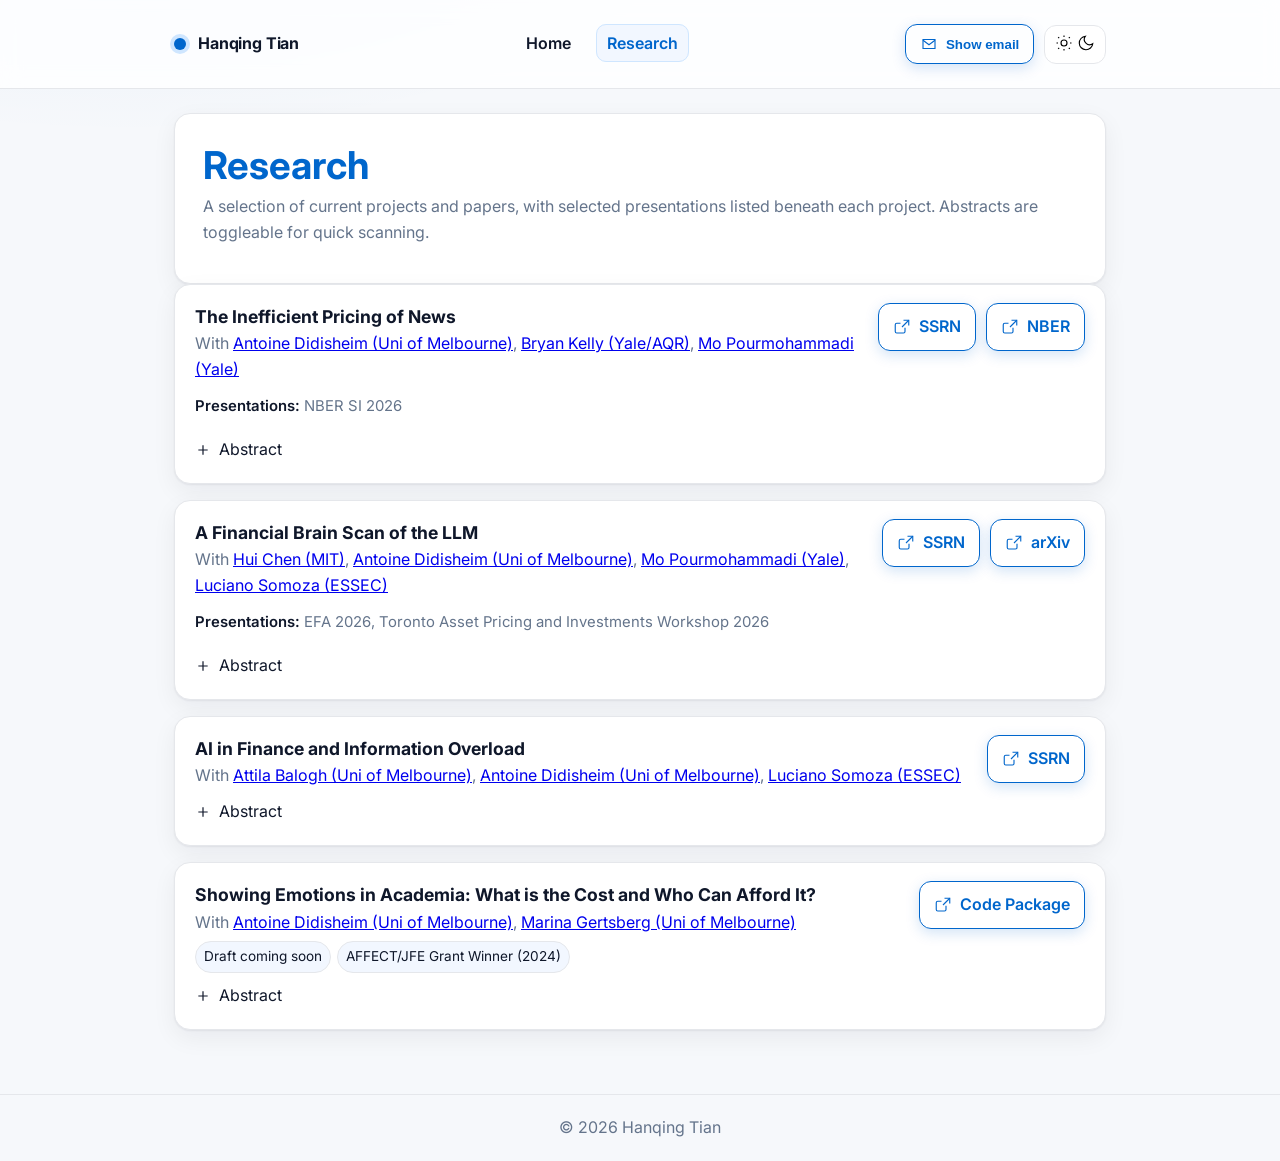
==== research.html @ 38091161 "Update presentation display format in research.html Refactored presentation section to use a paragra" ====
<!DOCTYPE html>
<html lang="en" data-theme="auto">
<head>
  <meta charset="UTF-8" />
  <meta name="viewport" content="width=device-width, initial-scale=1" />
  <title>Hanqing Tian — Research</title>
  <meta name="description" content="Working papers and research by Hanqing Tian, Finance PhD at the University of Melbourne." />
  <meta name="color-scheme" content="light dark" />
  <!-- Open Graph -->
  <meta property="og:title" content="Hanqing Tian — Research" />
  <meta property="og:description" content="Working papers and research by Hanqing Tian, Finance PhD at the University of Melbourne." />
  <meta property="og:type" content="website" />
  <meta property="og:image" content="photo.png" />
  <!-- Fonts -->
  <link rel="preconnect" href="https://fonts.googleapis.com" crossorigin>
  <link href="https://fonts.googleapis.com/css2?family=Inter:wght@400;500;600;700&display=swap" rel="stylesheet">
  <style>
    /* ===== Design Tokens (match Home) ===== */
    :root {
      --brand: #0066cc;
      --brand-contrast: #ffffff;
      --bg: #f6f8fb;
      --surface: #ffffff;
      --text: #0f172a;
      --muted-1: #64748b;
      --muted-2: #e5e7eb;
      --ring: #cfe6ff;
      --chip-bg: #f2f7ff;
      --shadow: 0 1px 2px rgba(15, 23, 42, 0.06), 0 8px 24px rgba(15, 23, 42, 0.06);
      --radius: 16px;
    }
    @media (prefers-color-scheme: dark) {
      :root {
        --bg: #0b121b;
        --surface: #101826;
        --text: #e5e7eb;
        --muted-1: #a8b2c1;
        --muted-2: #233043;
        --ring: #1e3a5f;
        --chip-bg: #0f1b2c;
        --shadow: 0 1px 2px rgba(0, 0, 0, 0.5), 0 8px 24px rgba(0, 0, 0, 0.35);
      }
      a { color: #7ab3ff; }
    }
    [data-theme="light"] { color-scheme: light; }
    [data-theme="dark"] { color-scheme: dark; }

    /* ===== Global ===== */
    * { box-sizing: border-box; }
    html { scroll-behavior: smooth; }
    body {
      margin: 0;
      font-family: Inter, system-ui, -apple-system, Segoe UI, Roboto, Arial, "Apple Color Emoji", "Segoe UI Emoji";
      line-height: 1.6;
      color: var(--text);
      background: radial-gradient(1200px 500px at 10% -10%, rgba(0,102,204,0.07), transparent 50%),
                  radial-gradient(1200px 500px at 90% -20%, rgba(0,102,204,0.06), transparent 50%),
                  var(--bg);
    }
    .container { max-width: 980px; margin: 0 auto; padding: clamp(16px, 2.5vw, 24px); }
    .card {
      background: var(--surface);
      border: 1px solid var(--muted-2);
      border-radius: var(--radius);
      box-shadow: var(--shadow);
    }

    /* Skip link */
    .skip-link { position: absolute; left: -999px; top: auto; width: 1px; height: 1px; overflow: hidden; }
    .skip-link:focus { left: 16px; top: 16px; width: auto; height: auto; padding: 10px 14px; background: var(--surface); border: 2px solid var(--brand); border-radius: 10px; z-index: 9999; }

    /* Header/Nav (match Home) */
    header { position: sticky; top: 0; z-index: 50; backdrop-filter: saturate(180%) blur(10px); background: color-mix(in srgb, var(--surface) 82%, transparent); border-bottom: 1px solid var(--muted-2); }
    .topbar { display: flex; align-items: center; justify-content: space-between; gap: 12px; }
    .brand { display: flex; align-items: center; gap: 12px; font-weight: 700; letter-spacing: -0.01em; }
    .brand .dot { width: 12px; height: 12px; border-radius: 999px; background: var(--brand); box-shadow: 0 0 0 4px var(--ring); }
    nav ul { display: flex; gap: 14px; list-style: none; padding: 0; margin: 0; align-items: center; }
    nav a { text-decoration: none; font-weight: 600; padding: 8px 10px; border-radius: 10px; color: var(--text); border: 1px solid transparent; transition: border-color .2s, background .2s, color .2s; }
    nav a:hover { border-color: var(--muted-2); }
    nav a[aria-current="page"] { color: var(--brand); background: var(--chip-bg); border-color: var(--ring); }
    .actions { display: flex; gap: 10px; align-items: center; }
    .btn { display: inline-flex; align-items: center; gap: 8px; padding: 10px 14px; border-radius: 12px; text-decoration: none; font-weight: 600; border: 1px solid var(--brand); background: var(--brand); color: var(--brand-contrast); box-shadow: 0 4px 14px rgba(0,102,204,.18); transition: transform .12s ease, box-shadow .12s ease; }
    .btn:hover { transform: translateY(-1px); box-shadow: 0 8px 22px rgba(0,102,204,.22); }
    .btn.secondary { background: transparent; color: var(--brand); }
    .theme-toggle { border: 1px solid var(--muted-2); background: var(--surface); border-radius: 12px; padding: 8px 10px; cursor: pointer; }

    /* Headings */
    h1 { font-size: clamp(1.8rem, 2vw + 1rem, 2.4rem); line-height: 1.2; color: var(--brand); margin: 0 0 6px; }
    h2 { font-size: clamp(1.25rem, 1vw + .9rem, 1.6rem); color: var(--brand); margin: 28px 0 12px; }
    h3 { margin: 0; font-size: 1.1rem; }
    p { margin: 0 0 10px; }
    .muted { color: var(--muted-1); }

    /* Filters/legend */
    .legend { display: flex; flex-wrap: wrap; gap: 8px; margin-top: 10px; align-items: center; }
    .pill { padding: 6px 10px; border-radius: 999px; background: var(--chip-bg); border: 1px solid var(--muted-2); font-weight: 500; }

    /* Paper list */
    .papers { display: grid; gap: 16px; }
    .paper { padding: 18px 20px; }
    .paper header { display: grid; grid-template-columns: 1fr auto; gap: 12px; align-items: start; background: none; border: none; backdrop-filter: none; position: static; }
    .paper-title a { color: var(--text); text-decoration: none; border-bottom: 2px solid transparent; }
    .paper-title a:hover { border-color: var(--brand); }
    .meta { display: flex; flex-direction: column; align-items: flex-start; gap: 6px; }
    .meta .coauthors { color: var(--muted-1); }
    .badges { display: flex; flex-wrap: wrap; gap: 6px; }
    .badge { font-size: .85rem; padding: 4px 8px; border-radius: 999px; background: var(--chip-bg); border: 1px solid var(--muted-2); }
    .presentation-line {
      margin-top: 6px;
      color: var(--muted-1);
      font-size: .93rem;
      line-height: 1.5;
    }
    .presentation-line strong {
      color: var(--text);
      font-weight: 600;
    }
    .links { display: flex; gap: 10px; }
    .abstract { margin-top: 10px; }
    details { margin-top: 8px; }
    details > summary { cursor: pointer; list-style: none; }
    details > summary::-webkit-details-marker { display: none; }
    .summary-line { display: inline-flex; align-items: center; gap: 8px; }
    .summary-line svg { flex: none; }

    @media (max-width: 720px) {
      .paper header { grid-template-columns: 1fr; }
      .links { flex-wrap: wrap; }
    }

    footer { text-align: center; color: var(--muted-1); padding: 20px; border-top: 1px solid var(--muted-2); margin-top: 40px; }
      
    /* Manual theme overrides when user picks a mode */
    html[data-theme="dark"] {
      --bg: #0b121b;
      --surface: #101826;
      --text: #e5e7eb;
      --muted-1: #a8b2c1;
      --muted-2: #233043;
      --ring: #1e3a5f;
      --chip-bg: #0f1b2c;
      --shadow: 0 1px 2px rgba(0, 0, 0, 0.5), 0 8px 24px rgba(0, 0, 0, 0.35);
    }
    html[data-theme="dark"] a { color: #7ab3ff; }

    html[data-theme="light"] {
      --bg: #f6f8fb;
      --surface: #ffffff;
      --text: #0f172a;
      --muted-1: #64748b;
      --muted-2: #e5e7eb;
      --ring: #cfe6ff;
      --chip-bg: #f2f7ff;
      --shadow: 0 1px 2px rgba(15, 23, 42, 0.06), 0 8px 24px rgba(15, 23, 42, 0.06);
    }
  </style>
</head>
<body>
  <a class="skip-link" href="#main">Skip to content</a>

  <header>
    <div class="container topbar">
      <div class="brand">
        <span class="dot" aria-hidden="true"></span>
        <span>Hanqing Tian</span>
      </div>
      <nav aria-label="Primary">
        <ul>
          <li><a href="index.html">Home</a></li>
          <li><a href="research.html" aria-current="page">Research</a></li>
        </ul>
      </nav>
      <div class="actions">
        <button class="btn secondary" type="button"
                id="revealEmailBtn"
                aria-controls="emailReveal"
                aria-expanded="false"
                title="Show email" aria-label="Show email">
          <!-- Mail icon -->
          <svg width="18" height="18" viewBox="0 0 24 24" fill="none" aria-hidden="true">
            <path d="M4 6h16v12H4z" stroke="currentColor" stroke-width="1.5"/>
            <path d="m4 7 8 6 8-6" stroke="currentColor" stroke-width="1.5" fill="none"/>
          </svg>
          <span class="btn-label">Show email</span>
        </button>
        
        <!-- Where the obfuscated email appears -->
        <span id="emailReveal" class="pill" hidden aria-live="polite" style="margin-left:8px;"></span>
        
        <!-- Fallback if JS is disabled -->
        <noscript>hanqingt [at] student [dot] unimelb [dot] edu [dot] au</noscript>
        
        <script>
          document.addEventListener('DOMContentLoaded', function () {
            const btn   = document.getElementById('revealEmailBtn');
            const slot  = document.getElementById('emailReveal');
            const label = btn?.querySelector('.btn-label');
            if (!btn || !slot || !label) return;
        
            // Build address without '@' or '.' in the HTML
            const user  = 'han' + 'qing' + 't';
            const parts = ['student', 'unimelb', 'edu', 'au'];
            const obfus = `${user} [at] ${parts.join(' [dot] ')}`;
        
            btn.addEventListener('click', () => {
              const willShow = slot.hidden; // toggle
              if (willShow) {
                slot.textContent = obfus;
                slot.hidden = false;
                label.textContent = 'Hide email';
                btn.setAttribute('aria-expanded', 'true');
              } else {
                slot.hidden = true;
                slot.textContent = '';
                label.textContent = 'Show email';
                btn.setAttribute('aria-expanded', 'false');
              }
            });
          });
        </script>
        
        <button class="theme-toggle" id="themeToggle" aria-label="Toggle theme" title="Toggle light/dark">
          <svg id="iconSun" width="18" height="18" viewBox="0 0 24 24" fill="none" aria-hidden="true"><circle cx="12" cy="12" r="4" stroke="currentColor" stroke-width="1.5"/><path d="M12 2v2M12 20v2M2 12h2M20 12h2M4.2 4.2 5.6 5.6M18.4 18.4l1.4 1.4M18.4 5.6l1.4-1.4M4.2 19.8l1.4-1.4" stroke="currentColor" stroke-width="1.5"/></svg>
          <svg id="iconMoon" width="18" height="18" viewBox="0 0 24 24" fill="none" aria-hidden="true" hidden><path d="M21 12.79A9 9 0 1 1 11.21 3a7 7 0 0 0 9.79 9.79z" stroke="currentColor" stroke-width="1.5"/></svg>
        </button>
      </div>
    </div>
  </header>

  <main id="main" class="container">
    <section class="card" style="padding: clamp(16px, 2.5vw, 28px);">
      <h1>Research</h1>
      <p class="muted">A selection of current projects and papers, with selected presentations listed beneath each project. Abstracts are toggleable for quick scanning.</p>
    </section>

    <section class="papers">
      <!-- Paper 1 -->
      <article class="paper card" id="news-shocks" itemscope itemtype="https://schema.org/ScholarlyArticle">
        <header>
          <div>
            <h3 class="paper-title" itemprop="name">
              <a href="https://papers.ssrn.com/sol3/papers.cfm?abstract_id=6540399" target="_blank" rel="noopener" itemprop="url">The Inefficient Pricing of News</a>
            </h3>
            <div class="meta">
              <span class="coauthors" itemprop="author">With <a href="https://www.antoinedidisheim.com/" target="_blank" rel="noopener">Antoine Didisheim (Uni of Melbourne)</a>, <a href="https://www.bryankellyacademic.org/" target="_blank" rel="noopener">Bryan Kelly (Yale/AQR)</a>, <a href="https://mopourmohammadi.com/index.html" target="_blank" rel="noopener">Mo Pourmohammadi (Yale)</a></span>
              <p class="presentation-line"><strong>Presentations:</strong> NBER SI 2026</p>
            </div>
          </div>
          <div class="links">
            <a class="btn secondary" href="https://papers.ssrn.com/sol3/papers.cfm?abstract_id=6540399" target="_blank" rel="noopener" aria-label="Open on SSRN">
              <svg width="18" height="18" viewBox="0 0 24 24" fill="none" aria-hidden="true"><path d="M14 3h7v7" stroke="currentColor" stroke-width="1.5"/><path d="M21 3 12 12" stroke="currentColor" stroke-width="1.5"/><path d="M10 7H5a2 2 0 0 0-2 2v9a2 2 0 0 0 2 2h9a2 2 0 0 0 2-2v-5" stroke="currentColor" stroke-width="1.5"/></svg>
              SSRN
            </a>
            <a class="btn secondary" href="https://www.nber.org/papers/w35093" target="_blank" rel="noopener" aria-label="Open on NBER">
              <svg width="18" height="18" viewBox="0 0 24 24" fill="none" aria-hidden="true"><path d="M14 3h7v7" stroke="currentColor" stroke-width="1.5"/><path d="M21 3 12 12" stroke="currentColor" stroke-width="1.5"/><path d="M10 7H5a2 2 0 0 0-2 2v9a2 2 0 0 0 2 2h9a2 2 0 0 0 2-2v-5" stroke="currentColor" stroke-width="1.5"/></svg>
              NBER
            </a>
          </div>
        </header>
        <details class="abstract" itemprop="abstract">
          <summary>
            <span class="summary-line">
              <svg width="16" height="16" viewBox="0 0 24 24" fill="none" aria-hidden="true"><path d="M12 5v14M5 12h14" stroke="currentColor" stroke-width="1.8"/></svg>
              Abstract
            </span>
          </summary>
          <p>
            The stock market fails to efficiently process information in news text (Chen et al., 2026). But news itself is highly predictable by prevailing stock characteristics, which complicates inferences about market efficiency. After purging news of its predictable content, the resulting “news shocks” more than double the monthly return predictive power of raw news, and they continue to significantly predict returns up to 18 months ahead. The magnitude and longevity of the news shock anomaly is larger than every anomaly in the Jensen et al. (2022) universe. The news shock anomaly derives from negative-tone and quantitative topics to which investors underreact and from high-attention and ambiguous topics to which investors overreact.
          </p>
        </details>
      </article>
        
      <!-- Paper 2 -->
      <article class="paper card" id="brain-scan-llm" itemscope itemtype="https://schema.org/ScholarlyArticle">
        <header>
          <div>
            <h3 class="paper-title" itemprop="name">
              <a href="https://papers.ssrn.com/sol3/papers.cfm?abstract_id=5412277" target="_blank" rel="noopener" itemprop="url">A Financial Brain Scan of the LLM</a>
            </h3>
            <div class="meta">
              <span class="coauthors" itemprop="author">With <a href="https://mitsloan.mit.edu/faculty/directory/hui-chen" target="_blank" rel="noopener">Hui Chen (MIT)</a>, <a href="https://www.antoinedidisheim.com/" target="_blank" rel="noopener">Antoine Didisheim (Uni of Melbourne)</a>, <a href="https://mopourmohammadi.com/index.html" target="_blank" rel="noopener">Mo Pourmohammadi (Yale)</a>, <a href="https://www.lucianosomoza.com/" target="_blank" rel="noopener">Luciano Somoza (ESSEC)</a></span>
              <p class="presentation-line"><strong>Presentations:</strong> EFA 2026, Toronto Asset Pricing and Investments Workshop 2026</p>
            </div>
          </div>
          <div class="links">
            <a class="btn secondary" href="https://papers.ssrn.com/sol3/papers.cfm?abstract_id=5412277" target="_blank" rel="noopener" aria-label="Open on SSRN">
              <svg width="18" height="18" viewBox="0 0 24 24" fill="none" aria-hidden="true"><path d="M14 3h7v7" stroke="currentColor" stroke-width="1.5"/><path d="M21 3 12 12" stroke="currentColor" stroke-width="1.5"/><path d="M10 7H5a2 2 0 0 0-2 2v9a2 2 0 0 0 2 2h9a2 2 0 0 0 2-2v-5" stroke="currentColor" stroke-width="1.5"/></svg>
              SSRN
            </a>
            <a class="btn secondary" href="https://arxiv.org/abs/2508.21285" target="_blank" rel="noopener" aria-label="Open on arXiv">
              <svg width="18" height="18" viewBox="0 0 24 24" fill="none" aria-hidden="true"><path d="M14 3h7v7" stroke="currentColor" stroke-width="1.5"/><path d="M21 3 12 12" stroke="currentColor" stroke-width="1.5"/><path d="M10 7H5a2 2 0 0 0-2 2v9a2 2 0 0 0 2 2h9a2 2 0 0 0 2-2v-5" stroke="currentColor" stroke-width="1.5"/></svg>
              arXiv
            </a>
          </div>
        </header>
        <details class="abstract" itemprop="abstract">
          <summary>
            <span class="summary-line">
              <svg width="16" height="16" viewBox="0 0 24 24" fill="none" aria-hidden="true"><path d="M12 5v14M5 12h14" stroke="currentColor" stroke-width="1.8"/></svg>
              Abstract
            </span>
          </summary>
          <p>
            Emerging techniques in computer science make it possible to "brain scan" large language models (LLMs), identify the plain‑English concepts that guide their reasoning, and steer them while holding other factors constant. We show that this approach can map LLM‑generated economic forecasts to concepts such as sentiment, technical analysis, and timing, and compute their relative importance without reducing performance. We also show that models can be steered to be more or less risk‑averse, optimistic, or pessimistic, enabling researchers to correct or simulate biases. The method is transparent, lightweight, and replicable for empirical research in the social sciences.
          </p>
        </details>
      </article>

      <!-- Paper 3 -->
      <article class="paper card" id="ai-finance-overload" itemscope itemtype="https://schema.org/ScholarlyArticle">
        <header>
          <div>
            <h3 class="paper-title" itemprop="name">
              <a href="https://papers.ssrn.com/sol3/papers.cfm?abstract_id=5163754" target="_blank" rel="noopener" itemprop="url">AI in Finance and Information Overload</a>
            </h3>
            <div class="meta">
              <span class="coauthors" itemprop="author">With <a href="https://www.balogh.net/home" target="_blank" rel="noopener">Attila Balogh (Uni of Melbourne)</a>, <a href="https://www.antoinedidisheim.com/" target="_blank" rel="noopener">Antoine Didisheim (Uni of Melbourne)</a>, <a href="https://www.lucianosomoza.com/" target="_blank" rel="noopener">Luciano Somoza (ESSEC)</a></span>
            </div>
          </div>
          <div class="links">
            <a class="btn secondary" href="https://papers.ssrn.com/sol3/papers.cfm?abstract_id=5163754" target="_blank" rel="noopener" aria-label="Open on SSRN">
              <svg width="18" height="18" viewBox="0 0 24 24" fill="none" aria-hidden="true"><path d="M14 3h7v7" stroke="currentColor" stroke-width="1.5"/><path d="M21 3 12 12" stroke="currentColor" stroke-width="1.5"/><path d="M10 7H5a2 2 0 0 0-2 2v9a2 2 0 0 0 2 2h9a2 2 0 0 0 2-2v-5" stroke="currentColor" stroke-width="1.5"/></svg>
              SSRN
            </a>
          </div>
        </header>
        <details class="abstract" itemprop="abstract">
          <summary>
            <span class="summary-line">
              <svg width="16" height="16" viewBox="0 0 24 24" fill="none" aria-hidden="true"><path d="M12 5v14M5 12h14" stroke="currentColor" stroke-width="1.8"/></svg>
              Abstract
            </span>
          </summary>
          <p>
            Artificial intelligence is reshaping financial markets, yet the limits to its rationality remain underexplored. This paper documents information overload in Large Language Models applied to financial analysis. Using earnings forecasts from corporate calls and market reaction predictions from news, we show that predictive accuracy follows an inverted U‑shaped pattern, where excessive context degrades performance. Larger LLMs mitigate this effect, increasing the optimal context length. Our findings underscore a fundamental limitation of AI‑driven finance: more data is not always better, necessitating empirical tuning to determine the right amount of context for each task.
          </p>
        </details>
      </article>

      <!-- Paper 4 -->
      <article class="paper card" id="emotions-academia" itemscope itemtype="https://schema.org/ScholarlyArticle">
        <header>
          <div>
            <h3 class="paper-title" itemprop="name">Showing Emotions in Academia: What is the Cost and Who Can Afford It?</h3>
            <div class="meta">
              <span class="coauthors" itemprop="author">With <a href="https://www.antoinedidisheim.com/" target="_blank" rel="noopener">Antoine Didisheim (Uni of Melbourne)</a>, <a href="https://sites.google.com/view/marinagertsberg" target="_blank" rel="noopener">Marina Gertsberg (Uni of Melbourne)</a></span>
              <span class="badges">
                <span class="badge" aria-label="status">Draft coming soon</span>
                <span class="badge" aria-label="award">AFFECT/JFE Grant Winner (2024)</span>
              </span>
            </div>
          </div>
          <div class="links">
            <a class="btn secondary" href="https://github.com/hanqing-tian/academic_emotion" target="_blank" rel="noopener" aria-label="Code Package">
              <svg width="18" height="18" viewBox="0 0 24 24" fill="none" aria-hidden="true"><path d="M14 3h7v7" stroke="currentColor" stroke-width="1.5"/><path d="M21 3 12 12" stroke="currentColor" stroke-width="1.5"/><path d="M10 7H5a2 2 0 0 0-2 2v9a2 2 0 0 0 2 2h9a2 2 0 0 0 2-2v-5" stroke="currentColor" stroke-width="1.5"/></svg>
              Code Package
            </a>
          </div>
        </header>
        <details class="abstract" itemprop="abstract">
          <summary>
            <span class="summary-line">
              <svg width="16" height="16" viewBox="0 0 24 24" fill="none" aria-hidden="true"><path d="M12 5v14M5 12h14" stroke="currentColor" stroke-width="1.8"/></svg>
              Abstract
            </span>
          </summary>
          <p>
            Abstract forthcoming.
          </p>
        </details>
      </article>
    </section>
  </main>

  <footer>
    © 2026 Hanqing Tian
  </footer>

  <script>
    // Robust theme toggle with persistence; works even if placed in <head>
    (function() {
      function apply(mode) {
        const root = document.documentElement;
        if (mode === 'auto') {
          root.setAttribute('data-theme', 'auto');
          localStorage.removeItem('theme');
        } else {
          root.setAttribute('data-theme', mode);
          localStorage.setItem('theme', mode);
        }
        refreshIcons();
      }

      function refreshIcons() {
        const root = document.documentElement;
        const iconSun = document.getElementById('iconSun');
        const iconMoon = document.getElementById('iconMoon');
        if (!iconSun || !iconMoon) return;
        const current = root.getAttribute('data-theme') || 'auto';
        const prefersDark = window.matchMedia && window.matchMedia('(prefers-color-scheme: dark)').matches;
        const isDark = current === 'dark' || (current === 'auto' && prefersDark);
        iconSun.hidden = !isDark; // show sun in dark mode (tap to go light)
        iconMoon.hidden = isDark; // show moon in light mode (tap to go dark)
      }

      // Initialize from storage ASAP
      (function initFromStorage() {
        const saved = localStorage.getItem('theme');
        if (saved === 'light' || saved === 'dark') {
          document.documentElement.setAttribute('data-theme', saved);
        } else {
          document.documentElement.setAttribute('data-theme', 'auto');
        }
      })();

      // Attach once DOM is interactive
      document.addEventListener('DOMContentLoaded', function() {
        const btn = document.getElementById('themeToggle');
        if (!btn) return;
        btn.addEventListener('click', function() {
          const root = document.documentElement;
          const current = root.getAttribute('data-theme') || 'auto';
          const next = current === 'dark' ? 'light' : (current === 'light' ? 'auto' : 'dark');
          apply(next);
        });
        refreshIcons();
      });

      // Keep icons in sync if system theme changes while in auto
      try {
        window.matchMedia('(prefers-color-scheme: dark)').addEventListener('change', function() {
          if ((localStorage.getItem('theme') || 'auto') === 'auto') refreshIcons();
        });
      } catch {}
    })();
  </script>

  <!-- Structured data for the list -->
  <script type="application/ld+json">
  {
    "@context": "https://schema.org",
    "@type": "ItemList",
    "itemListElement": [
      {"@type": "ListItem", "position": 1, "item": {"@type": "ScholarlyArticle", "name": "The Inefficient Pricing of News", "url": "https://papers.ssrn.com/sol3/papers.cfm?abstract_id=6540399"}},
      {"@type": "ListItem", "position": 2, "item": {"@type": "ScholarlyArticle", "name": "A Financial Brain Scan of the LLM", "url": "https://papers.ssrn.com/sol3/papers.cfm?abstract_id=5412277"}},
      {"@type": "ListItem", "position": 3, "item": {"@type": "ScholarlyArticle", "name": "AI in Finance and Information Overload", "url": "https://papers.ssrn.com/sol3/papers.cfm?abstract_id=5163754"}},
      {"@type": "ListItem", "position": 4, "item": {"@type": "ScholarlyArticle", "name": "Showing Emotions in Academia: What is the Cost and Who Can Afford It?", "url": "research.html#emotions-academia"}}
    ]
  }
  </script>
</body>
</html>
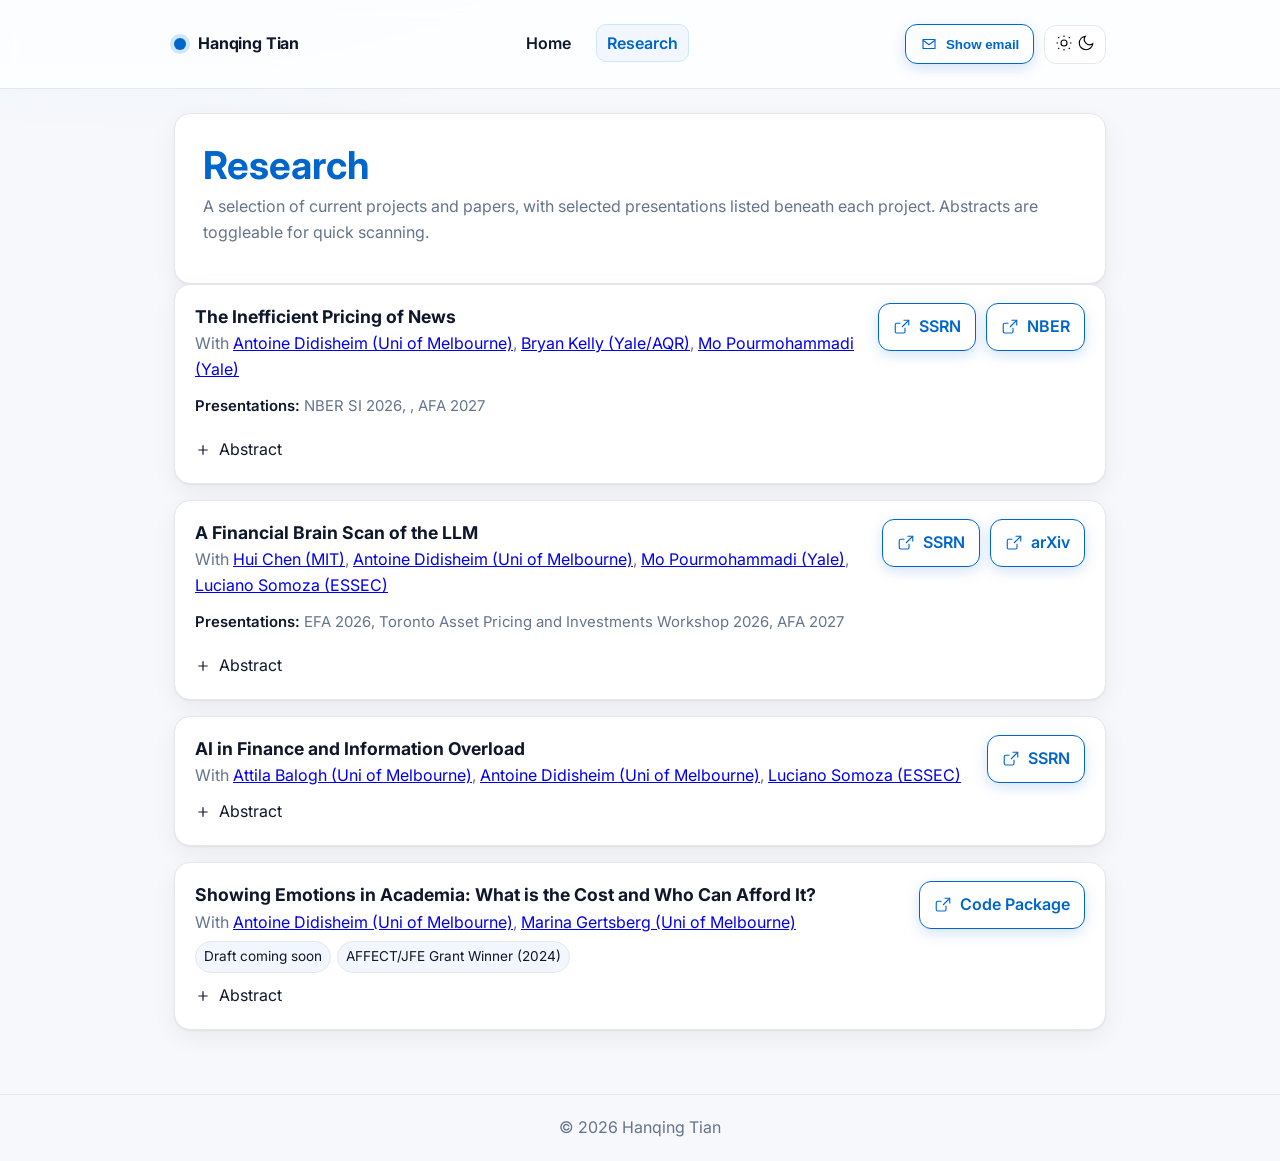
==== commit cad6fa2b: "Add AFA 2027 to presentations for two papers" ====
--- a/research.html
+++ b/research.html
@@ -243,7 +243,7 @@
             </h3>
             <div class="meta">
               <span class="coauthors" itemprop="author">With <a href="https://www.antoinedidisheim.com/" target="_blank" rel="noopener">Antoine Didisheim (Uni of Melbourne)</a>, <a href="https://www.bryankellyacademic.org/" target="_blank" rel="noopener">Bryan Kelly (Yale/AQR)</a>, <a href="https://mopourmohammadi.com/index.html" target="_blank" rel="noopener">Mo Pourmohammadi (Yale)</a></span>
-              <p class="presentation-line"><strong>Presentations:</strong> NBER SI 2026</p>
+              <p class="presentation-line"><strong>Presentations:</strong> NBER SI 2026, , AFA 2027</p>
             </div>
           </div>
           <div class="links">
@@ -279,7 +279,7 @@
             </h3>
             <div class="meta">
               <span class="coauthors" itemprop="author">With <a href="https://mitsloan.mit.edu/faculty/directory/hui-chen" target="_blank" rel="noopener">Hui Chen (MIT)</a>, <a href="https://www.antoinedidisheim.com/" target="_blank" rel="noopener">Antoine Didisheim (Uni of Melbourne)</a>, <a href="https://mopourmohammadi.com/index.html" target="_blank" rel="noopener">Mo Pourmohammadi (Yale)</a>, <a href="https://www.lucianosomoza.com/" target="_blank" rel="noopener">Luciano Somoza (ESSEC)</a></span>
-              <p class="presentation-line"><strong>Presentations:</strong> EFA 2026, Toronto Asset Pricing and Investments Workshop 2026</p>
+              <p class="presentation-line"><strong>Presentations:</strong> EFA 2026, Toronto Asset Pricing and Investments Workshop 2026, AFA 2027</p>
             </div>
           </div>
           <div class="links">
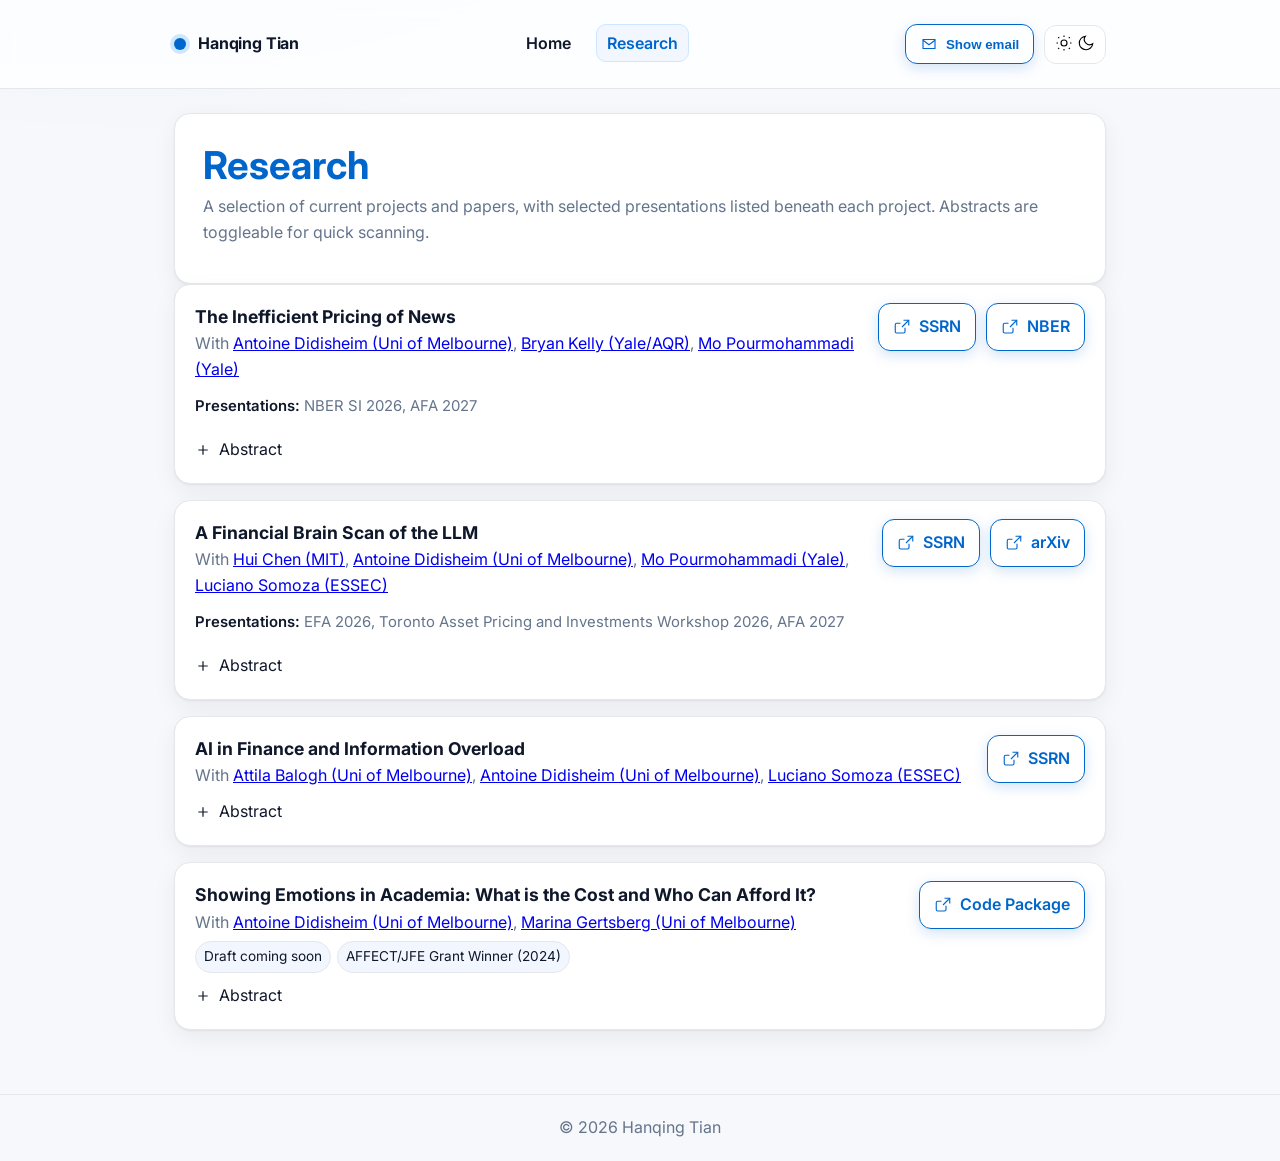
==== commit 4b307e22: "Fix presentation line formatting in research.html" ====
--- a/research.html
+++ b/research.html
@@ -243,7 +243,7 @@
             </h3>
             <div class="meta">
               <span class="coauthors" itemprop="author">With <a href="https://www.antoinedidisheim.com/" target="_blank" rel="noopener">Antoine Didisheim (Uni of Melbourne)</a>, <a href="https://www.bryankellyacademic.org/" target="_blank" rel="noopener">Bryan Kelly (Yale/AQR)</a>, <a href="https://mopourmohammadi.com/index.html" target="_blank" rel="noopener">Mo Pourmohammadi (Yale)</a></span>
-              <p class="presentation-line"><strong>Presentations:</strong> NBER SI 2026, , AFA 2027</p>
+              <p class="presentation-line"><strong>Presentations:</strong> NBER SI 2026, AFA 2027</p>
             </div>
           </div>
           <div class="links">
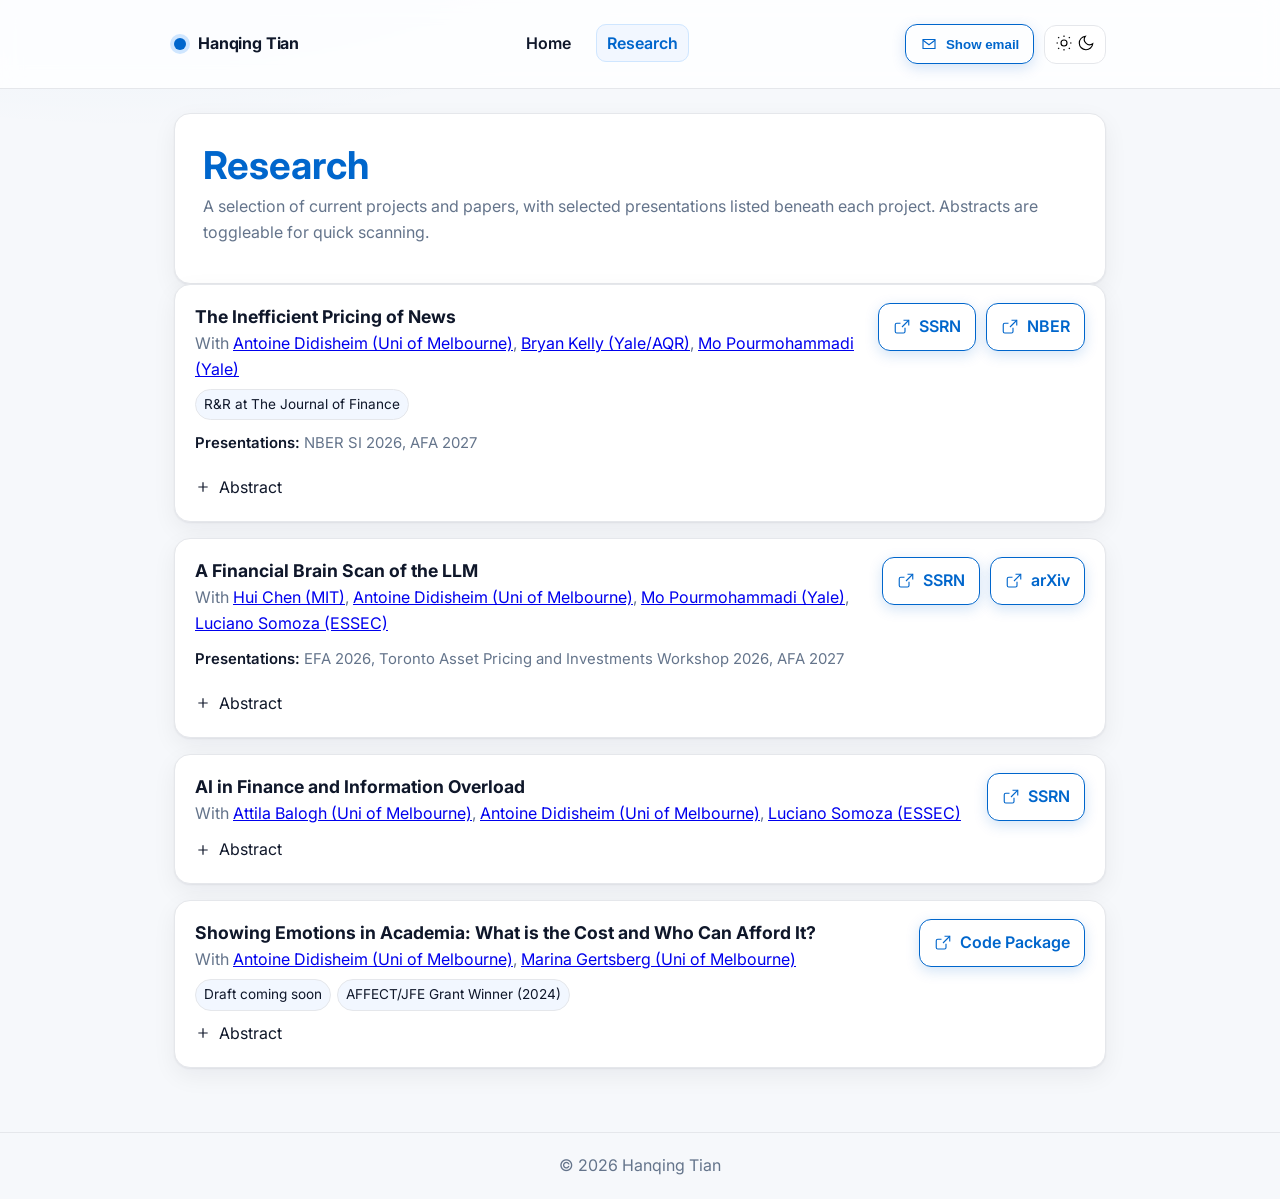
==== commit daa65414: "Revise coauthors and add publication status Updated coauthors section and added publication status b" ====
--- a/research.html
+++ b/research.html
@@ -242,8 +242,22 @@
               <a href="https://papers.ssrn.com/sol3/papers.cfm?abstract_id=6540399" target="_blank" rel="noopener" itemprop="url">The Inefficient Pricing of News</a>
             </h3>
             <div class="meta">
-              <span class="coauthors" itemprop="author">With <a href="https://www.antoinedidisheim.com/" target="_blank" rel="noopener">Antoine Didisheim (Uni of Melbourne)</a>, <a href="https://www.bryankellyacademic.org/" target="_blank" rel="noopener">Bryan Kelly (Yale/AQR)</a>, <a href="https://mopourmohammadi.com/index.html" target="_blank" rel="noopener">Mo Pourmohammadi (Yale)</a></span>
-              <p class="presentation-line"><strong>Presentations:</strong> NBER SI 2026, AFA 2027</p>
+              <span class="coauthors" itemprop="author">
+                With 
+                <a href="https://www.antoinedidisheim.com/" target="_blank" rel="noopener">Antoine Didisheim (Uni of Melbourne)</a>, 
+                <a href="https://www.bryankellyacademic.org/" target="_blank" rel="noopener">Bryan Kelly (Yale/AQR)</a>, 
+                <a href="https://mopourmohammadi.com/index.html" target="_blank" rel="noopener">Mo Pourmohammadi (Yale)</a>
+              </span>
+            
+              <span class="badges">
+                <span class="badge" aria-label="publication status">
+                  R&amp;R at The Journal of Finance
+                </span>
+              </span>
+            
+              <p class="presentation-line">
+                <strong>Presentations:</strong> NBER SI 2026, AFA 2027
+              </p>
             </div>
           </div>
           <div class="links">
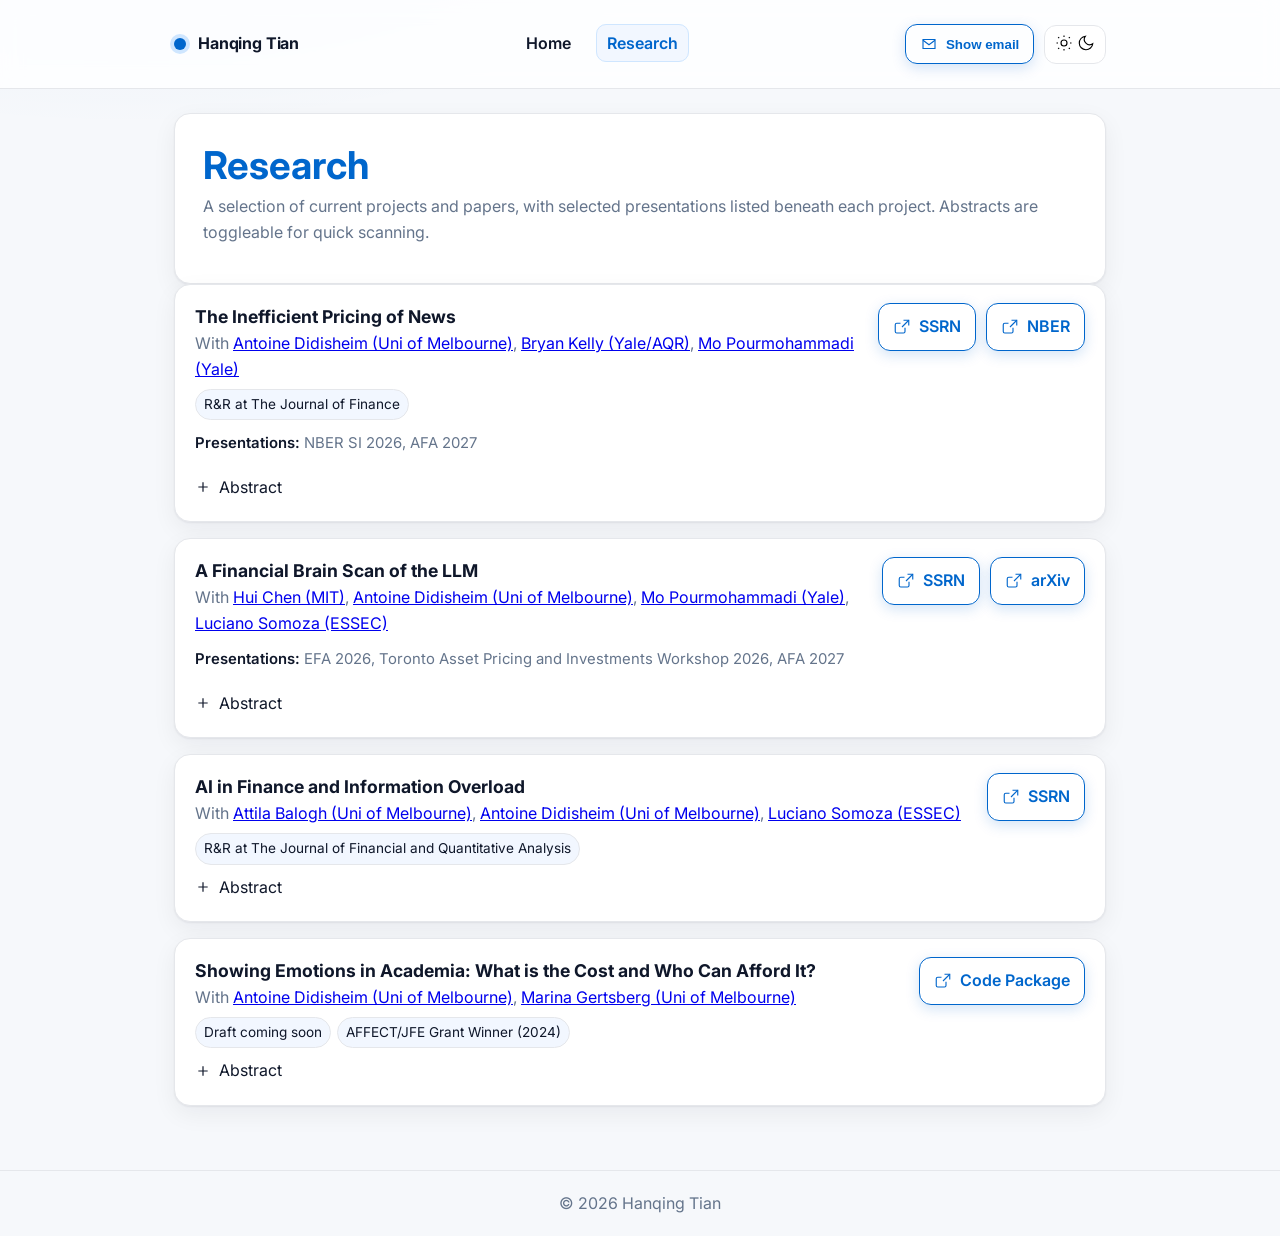
==== commit 70ecc391: "Add publication status badge to research.html Added publication status badge for the paper 'AI in Fi" ====
--- a/research.html
+++ b/research.html
@@ -329,6 +329,11 @@
             </h3>
             <div class="meta">
               <span class="coauthors" itemprop="author">With <a href="https://www.balogh.net/home" target="_blank" rel="noopener">Attila Balogh (Uni of Melbourne)</a>, <a href="https://www.antoinedidisheim.com/" target="_blank" rel="noopener">Antoine Didisheim (Uni of Melbourne)</a>, <a href="https://www.lucianosomoza.com/" target="_blank" rel="noopener">Luciano Somoza (ESSEC)</a></span>
+              <span class="badges">
+                <span class="badge" aria-label="publication status">
+                  R&amp;R at The Journal of Financial and Quantitative Analysis
+                </span>
+              </span>
             </div>
           </div>
           <div class="links">
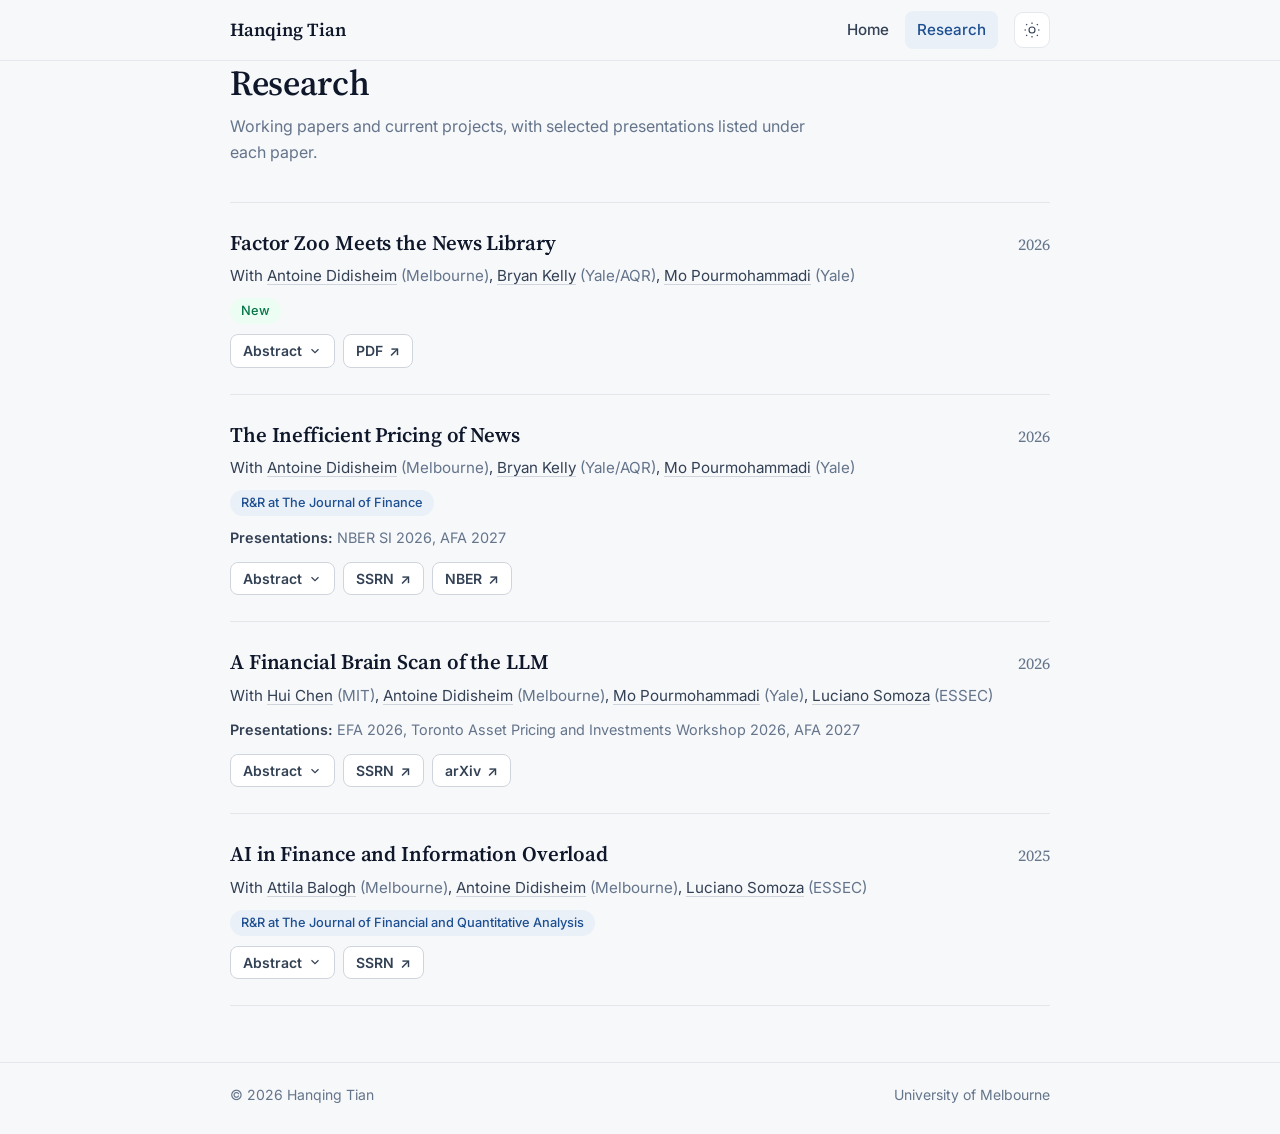
==== commit 18bd3d85: "Redesign site and add "Factor Zoo Meets the News Library" - Move shared styles/scripts into assets/s" ====
--- a/research.html
+++ b/research.html
@@ -3,456 +3,177 @@
 <head>
   <meta charset="UTF-8" />
   <meta name="viewport" content="width=device-width, initial-scale=1" />
-  <title>Hanqing Tian — Research</title>
+  <title>Research — Hanqing Tian</title>
   <meta name="description" content="Working papers and research by Hanqing Tian, Finance PhD at the University of Melbourne." />
   <meta name="color-scheme" content="light dark" />
   <!-- Open Graph -->
-  <meta property="og:title" content="Hanqing Tian — Research" />
+  <meta property="og:title" content="Research — Hanqing Tian" />
   <meta property="og:description" content="Working papers and research by Hanqing Tian, Finance PhD at the University of Melbourne." />
   <meta property="og:type" content="website" />
   <meta property="og:image" content="photo.png" />
   <!-- Fonts -->
-  <link rel="preconnect" href="https://fonts.googleapis.com" crossorigin>
-  <link href="https://fonts.googleapis.com/css2?family=Inter:wght@400;500;600;700&display=swap" rel="stylesheet">
-  <style>
-    /* ===== Design Tokens (match Home) ===== */
-    :root {
-      --brand: #0066cc;
-      --brand-contrast: #ffffff;
-      --bg: #f6f8fb;
-      --surface: #ffffff;
-      --text: #0f172a;
-      --muted-1: #64748b;
-      --muted-2: #e5e7eb;
-      --ring: #cfe6ff;
-      --chip-bg: #f2f7ff;
-      --shadow: 0 1px 2px rgba(15, 23, 42, 0.06), 0 8px 24px rgba(15, 23, 42, 0.06);
-      --radius: 16px;
-    }
-    @media (prefers-color-scheme: dark) {
-      :root {
-        --bg: #0b121b;
-        --surface: #101826;
-        --text: #e5e7eb;
-        --muted-1: #a8b2c1;
-        --muted-2: #233043;
-        --ring: #1e3a5f;
-        --chip-bg: #0f1b2c;
-        --shadow: 0 1px 2px rgba(0, 0, 0, 0.5), 0 8px 24px rgba(0, 0, 0, 0.35);
-      }
-      a { color: #7ab3ff; }
-    }
-    [data-theme="light"] { color-scheme: light; }
-    [data-theme="dark"] { color-scheme: dark; }
-
-    /* ===== Global ===== */
-    * { box-sizing: border-box; }
-    html { scroll-behavior: smooth; }
-    body {
-      margin: 0;
-      font-family: Inter, system-ui, -apple-system, Segoe UI, Roboto, Arial, "Apple Color Emoji", "Segoe UI Emoji";
-      line-height: 1.6;
-      color: var(--text);
-      background: radial-gradient(1200px 500px at 10% -10%, rgba(0,102,204,0.07), transparent 50%),
-                  radial-gradient(1200px 500px at 90% -20%, rgba(0,102,204,0.06), transparent 50%),
-                  var(--bg);
-    }
-    .container { max-width: 980px; margin: 0 auto; padding: clamp(16px, 2.5vw, 24px); }
-    .card {
-      background: var(--surface);
-      border: 1px solid var(--muted-2);
-      border-radius: var(--radius);
-      box-shadow: var(--shadow);
-    }
-
-    /* Skip link */
-    .skip-link { position: absolute; left: -999px; top: auto; width: 1px; height: 1px; overflow: hidden; }
-    .skip-link:focus { left: 16px; top: 16px; width: auto; height: auto; padding: 10px 14px; background: var(--surface); border: 2px solid var(--brand); border-radius: 10px; z-index: 9999; }
-
-    /* Header/Nav (match Home) */
-    header { position: sticky; top: 0; z-index: 50; backdrop-filter: saturate(180%) blur(10px); background: color-mix(in srgb, var(--surface) 82%, transparent); border-bottom: 1px solid var(--muted-2); }
-    .topbar { display: flex; align-items: center; justify-content: space-between; gap: 12px; }
-    .brand { display: flex; align-items: center; gap: 12px; font-weight: 700; letter-spacing: -0.01em; }
-    .brand .dot { width: 12px; height: 12px; border-radius: 999px; background: var(--brand); box-shadow: 0 0 0 4px var(--ring); }
-    nav ul { display: flex; gap: 14px; list-style: none; padding: 0; margin: 0; align-items: center; }
-    nav a { text-decoration: none; font-weight: 600; padding: 8px 10px; border-radius: 10px; color: var(--text); border: 1px solid transparent; transition: border-color .2s, background .2s, color .2s; }
-    nav a:hover { border-color: var(--muted-2); }
-    nav a[aria-current="page"] { color: var(--brand); background: var(--chip-bg); border-color: var(--ring); }
-    .actions { display: flex; gap: 10px; align-items: center; }
-    .btn { display: inline-flex; align-items: center; gap: 8px; padding: 10px 14px; border-radius: 12px; text-decoration: none; font-weight: 600; border: 1px solid var(--brand); background: var(--brand); color: var(--brand-contrast); box-shadow: 0 4px 14px rgba(0,102,204,.18); transition: transform .12s ease, box-shadow .12s ease; }
-    .btn:hover { transform: translateY(-1px); box-shadow: 0 8px 22px rgba(0,102,204,.22); }
-    .btn.secondary { background: transparent; color: var(--brand); }
-    .theme-toggle { border: 1px solid var(--muted-2); background: var(--surface); border-radius: 12px; padding: 8px 10px; cursor: pointer; }
-
-    /* Headings */
-    h1 { font-size: clamp(1.8rem, 2vw + 1rem, 2.4rem); line-height: 1.2; color: var(--brand); margin: 0 0 6px; }
-    h2 { font-size: clamp(1.25rem, 1vw + .9rem, 1.6rem); color: var(--brand); margin: 28px 0 12px; }
-    h3 { margin: 0; font-size: 1.1rem; }
-    p { margin: 0 0 10px; }
-    .muted { color: var(--muted-1); }
-
-    /* Filters/legend */
-    .legend { display: flex; flex-wrap: wrap; gap: 8px; margin-top: 10px; align-items: center; }
-    .pill { padding: 6px 10px; border-radius: 999px; background: var(--chip-bg); border: 1px solid var(--muted-2); font-weight: 500; }
-
-    /* Paper list */
-    .papers { display: grid; gap: 16px; }
-    .paper { padding: 18px 20px; }
-    .paper header { display: grid; grid-template-columns: 1fr auto; gap: 12px; align-items: start; background: none; border: none; backdrop-filter: none; position: static; }
-    .paper-title a { color: var(--text); text-decoration: none; border-bottom: 2px solid transparent; }
-    .paper-title a:hover { border-color: var(--brand); }
-    .meta { display: flex; flex-direction: column; align-items: flex-start; gap: 6px; }
-    .meta .coauthors { color: var(--muted-1); }
-    .badges { display: flex; flex-wrap: wrap; gap: 6px; }
-    .badge { font-size: .85rem; padding: 4px 8px; border-radius: 999px; background: var(--chip-bg); border: 1px solid var(--muted-2); }
-    .presentation-line {
-      margin-top: 6px;
-      color: var(--muted-1);
-      font-size: .93rem;
-      line-height: 1.5;
-    }
-    .presentation-line strong {
-      color: var(--text);
-      font-weight: 600;
-    }
-    .links { display: flex; gap: 10px; }
-    .abstract { margin-top: 10px; }
-    details { margin-top: 8px; }
-    details > summary { cursor: pointer; list-style: none; }
-    details > summary::-webkit-details-marker { display: none; }
-    .summary-line { display: inline-flex; align-items: center; gap: 8px; }
-    .summary-line svg { flex: none; }
-
-    @media (max-width: 720px) {
-      .paper header { grid-template-columns: 1fr; }
-      .links { flex-wrap: wrap; }
-    }
-
-    footer { text-align: center; color: var(--muted-1); padding: 20px; border-top: 1px solid var(--muted-2); margin-top: 40px; }
-      
-    /* Manual theme overrides when user picks a mode */
-    html[data-theme="dark"] {
-      --bg: #0b121b;
-      --surface: #101826;
-      --text: #e5e7eb;
-      --muted-1: #a8b2c1;
-      --muted-2: #233043;
-      --ring: #1e3a5f;
-      --chip-bg: #0f1b2c;
-      --shadow: 0 1px 2px rgba(0, 0, 0, 0.5), 0 8px 24px rgba(0, 0, 0, 0.35);
-    }
-    html[data-theme="dark"] a { color: #7ab3ff; }
-
-    html[data-theme="light"] {
-      --bg: #f6f8fb;
-      --surface: #ffffff;
-      --text: #0f172a;
-      --muted-1: #64748b;
-      --muted-2: #e5e7eb;
-      --ring: #cfe6ff;
-      --chip-bg: #f2f7ff;
-      --shadow: 0 1px 2px rgba(15, 23, 42, 0.06), 0 8px 24px rgba(15, 23, 42, 0.06);
-    }
-  </style>
+  <link rel="preconnect" href="https://fonts.googleapis.com">
+  <link rel="preconnect" href="https://fonts.gstatic.com" crossorigin>
+  <link href="https://fonts.googleapis.com/css2?family=Inter:wght@400;500;600;700&family=Source+Serif+4:opsz,wght@8..60,400;8..60,600;8..60,700&display=swap" rel="stylesheet">
+  <link rel="stylesheet" href="assets/site.css" />
+  <script src="assets/site.js"></script>
 </head>
 <body>
   <a class="skip-link" href="#main">Skip to content</a>
 
-  <header>
+  <header class="site-header">
     <div class="container topbar">
-      <div class="brand">
-        <span class="dot" aria-hidden="true"></span>
-        <span>Hanqing Tian</span>
-      </div>
+      <a class="brand" href="index.html">Hanqing Tian</a>
       <nav aria-label="Primary">
-        <ul>
+        <ul class="nav">
           <li><a href="index.html">Home</a></li>
           <li><a href="research.html" aria-current="page">Research</a></li>
         </ul>
       </nav>
-      <div class="actions">
-        <button class="btn secondary" type="button"
-                id="revealEmailBtn"
-                aria-controls="emailReveal"
-                aria-expanded="false"
-                title="Show email" aria-label="Show email">
-          <!-- Mail icon -->
-          <svg width="18" height="18" viewBox="0 0 24 24" fill="none" aria-hidden="true">
-            <path d="M4 6h16v12H4z" stroke="currentColor" stroke-width="1.5"/>
-            <path d="m4 7 8 6 8-6" stroke="currentColor" stroke-width="1.5" fill="none"/>
-          </svg>
-          <span class="btn-label">Show email</span>
-        </button>
-        
-        <!-- Where the obfuscated email appears -->
-        <span id="emailReveal" class="pill" hidden aria-live="polite" style="margin-left:8px;"></span>
-        
-        <!-- Fallback if JS is disabled -->
-        <noscript>hanqingt [at] student [dot] unimelb [dot] edu [dot] au</noscript>
-        
-        <script>
-          document.addEventListener('DOMContentLoaded', function () {
-            const btn   = document.getElementById('revealEmailBtn');
-            const slot  = document.getElementById('emailReveal');
-            const label = btn?.querySelector('.btn-label');
-            if (!btn || !slot || !label) return;
-        
-            // Build address without '@' or '.' in the HTML
-            const user  = 'han' + 'qing' + 't';
-            const parts = ['student', 'unimelb', 'edu', 'au'];
-            const obfus = `${user} [at] ${parts.join(' [dot] ')}`;
-        
-            btn.addEventListener('click', () => {
-              const willShow = slot.hidden; // toggle
-              if (willShow) {
-                slot.textContent = obfus;
-                slot.hidden = false;
-                label.textContent = 'Hide email';
-                btn.setAttribute('aria-expanded', 'true');
-              } else {
-                slot.hidden = true;
-                slot.textContent = '';
-                label.textContent = 'Show email';
-                btn.setAttribute('aria-expanded', 'false');
-              }
-            });
-          });
-        </script>
-        
-        <button class="theme-toggle" id="themeToggle" aria-label="Toggle theme" title="Toggle light/dark">
-          <svg id="iconSun" width="18" height="18" viewBox="0 0 24 24" fill="none" aria-hidden="true"><circle cx="12" cy="12" r="4" stroke="currentColor" stroke-width="1.5"/><path d="M12 2v2M12 20v2M2 12h2M20 12h2M4.2 4.2 5.6 5.6M18.4 18.4l1.4 1.4M18.4 5.6l1.4-1.4M4.2 19.8l1.4-1.4" stroke="currentColor" stroke-width="1.5"/></svg>
-          <svg id="iconMoon" width="18" height="18" viewBox="0 0 24 24" fill="none" aria-hidden="true" hidden><path d="M21 12.79A9 9 0 1 1 11.21 3a7 7 0 0 0 9.79 9.79z" stroke="currentColor" stroke-width="1.5"/></svg>
-        </button>
-      </div>
+      <button class="icon-btn" id="themeToggle" type="button" aria-label="Toggle light/dark theme" title="Toggle light/dark">
+        <svg id="iconSun" width="18" height="18" viewBox="0 0 24 24" fill="none" aria-hidden="true"><circle cx="12" cy="12" r="4" stroke="currentColor" stroke-width="1.5"/><path d="M12 2v2M12 20v2M2 12h2M20 12h2M4.2 4.2 5.6 5.6M18.4 18.4l1.4 1.4M18.4 5.6l1.4-1.4M4.2 19.8l1.4-1.4" stroke="currentColor" stroke-width="1.5"/></svg>
+        <svg id="iconMoon" width="18" height="18" viewBox="0 0 24 24" fill="none" aria-hidden="true" hidden><path d="M21 12.79A9 9 0 1 1 11.21 3a7 7 0 0 0 9.79 9.79z" stroke="currentColor" stroke-width="1.5"/></svg>
+      </button>
     </div>
   </header>
 
   <main id="main" class="container">
-    <section class="card" style="padding: clamp(16px, 2.5vw, 28px);">
+    <section class="page-intro">
       <h1>Research</h1>
-      <p class="muted">A selection of current projects and papers, with selected presentations listed beneath each project. Abstracts are toggleable for quick scanning.</p>
+      <p>Working papers and current projects, with selected presentations listed under each paper.</p>
     </section>
 
     <section class="papers">
       <!-- Paper 1 -->
+      <article class="paper card" id="factor-zoo-news" itemscope itemtype="https://schema.org/ScholarlyArticle">
+        <div class="paper-head">
+          <h3 class="paper-title" itemprop="name">
+            <a href="papers/Factor_Zoo_Meets_the_News_Library.pdf" target="_blank" rel="noopener" itemprop="url">Factor Zoo Meets the News Library</a>
+          </h3>
+          <span class="year" itemprop="datePublished">2026</span>
+        </div>
+        <p class="coauthors" itemprop="author">
+          With
+          <a href="https://www.antoinedidisheim.com/" target="_blank" rel="noopener">Antoine Didisheim</a> <span class="aff">(Melbourne)</span>,
+          <a href="https://www.bryankellyacademic.org/" target="_blank" rel="noopener">Bryan Kelly</a> <span class="aff">(Yale/AQR)</span>,
+          <a href="https://mopourmohammadi.com/index.html" target="_blank" rel="noopener">Mo Pourmohammadi</a> <span class="aff">(Yale)</span>
+        </p>
+        <div class="badges">
+          <span class="badge new">New</span>
+        </div>
+        <div class="paper-actions">
+          <button class="btn abstract-toggle" type="button" aria-expanded="false" aria-controls="abs-factor-zoo-news">
+            Abstract <svg class="chev" width="14" height="14" viewBox="0 0 24 24" fill="none" aria-hidden="true"><path d="m6 9 6 6 6-6" stroke="currentColor" stroke-width="2"/></svg>
+          </button>
+          <a class="btn" href="papers/Factor_Zoo_Meets_the_News_Library.pdf" target="_blank" rel="noopener">PDF <span aria-hidden="true">↗</span></a>
+        </div>
+        <div class="abstract-body" id="abs-factor-zoo-news" itemprop="abstract">
+          <p>
+            Financial news contains the information behind accounting ratios and price trends, alongside a much broader set of firm developments. To show this, we propose a new AI-based method for constructing interpretable news-based firm characteristics that capture intuitive economic concepts and connect to macroeconomic conditions. Factors built from these characteristics span the traditional factor zoo and expand the efficient frontier, with much of the spanning power concentrated in three of thirteen news themes. Beyond factor construction, we show that accounting for each article’s loadings on multiple topics reveals predominantly market underreaction.
+          </p>
+        </div>
+      </article>
+
+      <!-- Paper 2 -->
       <article class="paper card" id="news-shocks" itemscope itemtype="https://schema.org/ScholarlyArticle">
-        <header>
-          <div>
-            <h3 class="paper-title" itemprop="name">
-              <a href="https://papers.ssrn.com/sol3/papers.cfm?abstract_id=6540399" target="_blank" rel="noopener" itemprop="url">The Inefficient Pricing of News</a>
-            </h3>
-            <div class="meta">
-              <span class="coauthors" itemprop="author">
-                With 
-                <a href="https://www.antoinedidisheim.com/" target="_blank" rel="noopener">Antoine Didisheim (Uni of Melbourne)</a>, 
-                <a href="https://www.bryankellyacademic.org/" target="_blank" rel="noopener">Bryan Kelly (Yale/AQR)</a>, 
-                <a href="https://mopourmohammadi.com/index.html" target="_blank" rel="noopener">Mo Pourmohammadi (Yale)</a>
-              </span>
-            
-              <span class="badges">
-                <span class="badge" aria-label="publication status">
-                  R&amp;R at The Journal of Finance
-                </span>
-              </span>
-            
-              <p class="presentation-line">
-                <strong>Presentations:</strong> NBER SI 2026, AFA 2027
-              </p>
-            </div>
-          </div>
-          <div class="links">
-            <a class="btn secondary" href="https://papers.ssrn.com/sol3/papers.cfm?abstract_id=6540399" target="_blank" rel="noopener" aria-label="Open on SSRN">
-              <svg width="18" height="18" viewBox="0 0 24 24" fill="none" aria-hidden="true"><path d="M14 3h7v7" stroke="currentColor" stroke-width="1.5"/><path d="M21 3 12 12" stroke="currentColor" stroke-width="1.5"/><path d="M10 7H5a2 2 0 0 0-2 2v9a2 2 0 0 0 2 2h9a2 2 0 0 0 2-2v-5" stroke="currentColor" stroke-width="1.5"/></svg>
-              SSRN
-            </a>
-            <a class="btn secondary" href="https://www.nber.org/papers/w35093" target="_blank" rel="noopener" aria-label="Open on NBER">
-              <svg width="18" height="18" viewBox="0 0 24 24" fill="none" aria-hidden="true"><path d="M14 3h7v7" stroke="currentColor" stroke-width="1.5"/><path d="M21 3 12 12" stroke="currentColor" stroke-width="1.5"/><path d="M10 7H5a2 2 0 0 0-2 2v9a2 2 0 0 0 2 2h9a2 2 0 0 0 2-2v-5" stroke="currentColor" stroke-width="1.5"/></svg>
-              NBER
-            </a>
-          </div>
-        </header>
-        <details class="abstract" itemprop="abstract">
-          <summary>
-            <span class="summary-line">
-              <svg width="16" height="16" viewBox="0 0 24 24" fill="none" aria-hidden="true"><path d="M12 5v14M5 12h14" stroke="currentColor" stroke-width="1.8"/></svg>
-              Abstract
-            </span>
-          </summary>
+        <div class="paper-head">
+          <h3 class="paper-title" itemprop="name">
+            <a href="https://papers.ssrn.com/sol3/papers.cfm?abstract_id=6540399" target="_blank" rel="noopener" itemprop="url">The Inefficient Pricing of News</a>
+          </h3>
+          <span class="year" itemprop="datePublished">2026</span>
+        </div>
+        <p class="coauthors" itemprop="author">
+          With
+          <a href="https://www.antoinedidisheim.com/" target="_blank" rel="noopener">Antoine Didisheim</a> <span class="aff">(Melbourne)</span>,
+          <a href="https://www.bryankellyacademic.org/" target="_blank" rel="noopener">Bryan Kelly</a> <span class="aff">(Yale/AQR)</span>,
+          <a href="https://mopourmohammadi.com/index.html" target="_blank" rel="noopener">Mo Pourmohammadi</a> <span class="aff">(Yale)</span>
+        </p>
+        <div class="badges">
+          <span class="badge status">R&amp;R at The Journal of Finance</span>
+        </div>
+        <p class="presentations"><strong>Presentations:</strong> NBER SI 2026, AFA 2027</p>
+        <div class="paper-actions">
+          <button class="btn abstract-toggle" type="button" aria-expanded="false" aria-controls="abs-news-shocks">
+            Abstract <svg class="chev" width="14" height="14" viewBox="0 0 24 24" fill="none" aria-hidden="true"><path d="m6 9 6 6 6-6" stroke="currentColor" stroke-width="2"/></svg>
+          </button>
+          <a class="btn" href="https://papers.ssrn.com/sol3/papers.cfm?abstract_id=6540399" target="_blank" rel="noopener">SSRN <span aria-hidden="true">↗</span></a>
+          <a class="btn" href="https://www.nber.org/papers/w35093" target="_blank" rel="noopener">NBER <span aria-hidden="true">↗</span></a>
+        </div>
+        <div class="abstract-body" id="abs-news-shocks" itemprop="abstract">
           <p>
             The stock market fails to efficiently process information in news text (Chen et al., 2026). But news itself is highly predictable by prevailing stock characteristics, which complicates inferences about market efficiency. After purging news of its predictable content, the resulting “news shocks” more than double the monthly return predictive power of raw news, and they continue to significantly predict returns up to 18 months ahead. The magnitude and longevity of the news shock anomaly is larger than every anomaly in the Jensen et al. (2022) universe. The news shock anomaly derives from negative-tone and quantitative topics to which investors underreact and from high-attention and ambiguous topics to which investors overreact.
           </p>
-        </details>
+        </div>
       </article>
-        
-      <!-- Paper 2 -->
+
+      <!-- Paper 3 -->
       <article class="paper card" id="brain-scan-llm" itemscope itemtype="https://schema.org/ScholarlyArticle">
-        <header>
-          <div>
-            <h3 class="paper-title" itemprop="name">
-              <a href="https://papers.ssrn.com/sol3/papers.cfm?abstract_id=5412277" target="_blank" rel="noopener" itemprop="url">A Financial Brain Scan of the LLM</a>
-            </h3>
-            <div class="meta">
-              <span class="coauthors" itemprop="author">With <a href="https://mitsloan.mit.edu/faculty/directory/hui-chen" target="_blank" rel="noopener">Hui Chen (MIT)</a>, <a href="https://www.antoinedidisheim.com/" target="_blank" rel="noopener">Antoine Didisheim (Uni of Melbourne)</a>, <a href="https://mopourmohammadi.com/index.html" target="_blank" rel="noopener">Mo Pourmohammadi (Yale)</a>, <a href="https://www.lucianosomoza.com/" target="_blank" rel="noopener">Luciano Somoza (ESSEC)</a></span>
-              <p class="presentation-line"><strong>Presentations:</strong> EFA 2026, Toronto Asset Pricing and Investments Workshop 2026, AFA 2027</p>
-            </div>
-          </div>
-          <div class="links">
-            <a class="btn secondary" href="https://papers.ssrn.com/sol3/papers.cfm?abstract_id=5412277" target="_blank" rel="noopener" aria-label="Open on SSRN">
-              <svg width="18" height="18" viewBox="0 0 24 24" fill="none" aria-hidden="true"><path d="M14 3h7v7" stroke="currentColor" stroke-width="1.5"/><path d="M21 3 12 12" stroke="currentColor" stroke-width="1.5"/><path d="M10 7H5a2 2 0 0 0-2 2v9a2 2 0 0 0 2 2h9a2 2 0 0 0 2-2v-5" stroke="currentColor" stroke-width="1.5"/></svg>
-              SSRN
-            </a>
-            <a class="btn secondary" href="https://arxiv.org/abs/2508.21285" target="_blank" rel="noopener" aria-label="Open on arXiv">
-              <svg width="18" height="18" viewBox="0 0 24 24" fill="none" aria-hidden="true"><path d="M14 3h7v7" stroke="currentColor" stroke-width="1.5"/><path d="M21 3 12 12" stroke="currentColor" stroke-width="1.5"/><path d="M10 7H5a2 2 0 0 0-2 2v9a2 2 0 0 0 2 2h9a2 2 0 0 0 2-2v-5" stroke="currentColor" stroke-width="1.5"/></svg>
-              arXiv
-            </a>
-          </div>
-        </header>
-        <details class="abstract" itemprop="abstract">
-          <summary>
-            <span class="summary-line">
-              <svg width="16" height="16" viewBox="0 0 24 24" fill="none" aria-hidden="true"><path d="M12 5v14M5 12h14" stroke="currentColor" stroke-width="1.8"/></svg>
-              Abstract
-            </span>
-          </summary>
+        <div class="paper-head">
+          <h3 class="paper-title" itemprop="name">
+            <a href="https://papers.ssrn.com/sol3/papers.cfm?abstract_id=5412277" target="_blank" rel="noopener" itemprop="url">A Financial Brain Scan of the LLM</a>
+          </h3>
+          <span class="year" itemprop="datePublished">2026</span>
+        </div>
+        <p class="coauthors" itemprop="author">
+          With
+          <a href="https://mitsloan.mit.edu/faculty/directory/hui-chen" target="_blank" rel="noopener">Hui Chen</a> <span class="aff">(MIT)</span>,
+          <a href="https://www.antoinedidisheim.com/" target="_blank" rel="noopener">Antoine Didisheim</a> <span class="aff">(Melbourne)</span>,
+          <a href="https://mopourmohammadi.com/index.html" target="_blank" rel="noopener">Mo Pourmohammadi</a> <span class="aff">(Yale)</span>,
+          <a href="https://www.lucianosomoza.com/" target="_blank" rel="noopener">Luciano Somoza</a> <span class="aff">(ESSEC)</span>
+        </p>
+        <p class="presentations"><strong>Presentations:</strong> EFA 2026, Toronto Asset Pricing and Investments Workshop 2026, AFA 2027</p>
+        <div class="paper-actions">
+          <button class="btn abstract-toggle" type="button" aria-expanded="false" aria-controls="abs-brain-scan-llm">
+            Abstract <svg class="chev" width="14" height="14" viewBox="0 0 24 24" fill="none" aria-hidden="true"><path d="m6 9 6 6 6-6" stroke="currentColor" stroke-width="2"/></svg>
+          </button>
+          <a class="btn" href="https://papers.ssrn.com/sol3/papers.cfm?abstract_id=5412277" target="_blank" rel="noopener">SSRN <span aria-hidden="true">↗</span></a>
+          <a class="btn" href="https://arxiv.org/abs/2508.21285" target="_blank" rel="noopener">arXiv <span aria-hidden="true">↗</span></a>
+        </div>
+        <div class="abstract-body" id="abs-brain-scan-llm" itemprop="abstract">
           <p>
             Emerging techniques in computer science make it possible to "brain scan" large language models (LLMs), identify the plain‑English concepts that guide their reasoning, and steer them while holding other factors constant. We show that this approach can map LLM‑generated economic forecasts to concepts such as sentiment, technical analysis, and timing, and compute their relative importance without reducing performance. We also show that models can be steered to be more or less risk‑averse, optimistic, or pessimistic, enabling researchers to correct or simulate biases. The method is transparent, lightweight, and replicable for empirical research in the social sciences.
           </p>
-        </details>
+        </div>
       </article>
 
-      <!-- Paper 3 -->
+      <!-- Paper 4 -->
       <article class="paper card" id="ai-finance-overload" itemscope itemtype="https://schema.org/ScholarlyArticle">
-        <header>
-          <div>
-            <h3 class="paper-title" itemprop="name">
-              <a href="https://papers.ssrn.com/sol3/papers.cfm?abstract_id=5163754" target="_blank" rel="noopener" itemprop="url">AI in Finance and Information Overload</a>
-            </h3>
-            <div class="meta">
-              <span class="coauthors" itemprop="author">With <a href="https://www.balogh.net/home" target="_blank" rel="noopener">Attila Balogh (Uni of Melbourne)</a>, <a href="https://www.antoinedidisheim.com/" target="_blank" rel="noopener">Antoine Didisheim (Uni of Melbourne)</a>, <a href="https://www.lucianosomoza.com/" target="_blank" rel="noopener">Luciano Somoza (ESSEC)</a></span>
-              <span class="badges">
-                <span class="badge" aria-label="publication status">
-                  R&amp;R at The Journal of Financial and Quantitative Analysis
-                </span>
-              </span>
-            </div>
-          </div>
-          <div class="links">
-            <a class="btn secondary" href="https://papers.ssrn.com/sol3/papers.cfm?abstract_id=5163754" target="_blank" rel="noopener" aria-label="Open on SSRN">
-              <svg width="18" height="18" viewBox="0 0 24 24" fill="none" aria-hidden="true"><path d="M14 3h7v7" stroke="currentColor" stroke-width="1.5"/><path d="M21 3 12 12" stroke="currentColor" stroke-width="1.5"/><path d="M10 7H5a2 2 0 0 0-2 2v9a2 2 0 0 0 2 2h9a2 2 0 0 0 2-2v-5" stroke="currentColor" stroke-width="1.5"/></svg>
-              SSRN
-            </a>
-          </div>
-        </header>
-        <details class="abstract" itemprop="abstract">
-          <summary>
-            <span class="summary-line">
-              <svg width="16" height="16" viewBox="0 0 24 24" fill="none" aria-hidden="true"><path d="M12 5v14M5 12h14" stroke="currentColor" stroke-width="1.8"/></svg>
-              Abstract
-            </span>
-          </summary>
+        <div class="paper-head">
+          <h3 class="paper-title" itemprop="name">
+            <a href="https://papers.ssrn.com/sol3/papers.cfm?abstract_id=5163754" target="_blank" rel="noopener" itemprop="url">AI in Finance and Information Overload</a>
+          </h3>
+          <span class="year" itemprop="datePublished">2025</span>
+        </div>
+        <p class="coauthors" itemprop="author">
+          With
+          <a href="https://www.balogh.net/home" target="_blank" rel="noopener">Attila Balogh</a> <span class="aff">(Melbourne)</span>,
+          <a href="https://www.antoinedidisheim.com/" target="_blank" rel="noopener">Antoine Didisheim</a> <span class="aff">(Melbourne)</span>,
+          <a href="https://www.lucianosomoza.com/" target="_blank" rel="noopener">Luciano Somoza</a> <span class="aff">(ESSEC)</span>
+        </p>
+        <div class="badges">
+          <span class="badge status">R&amp;R at The Journal of Financial and Quantitative Analysis</span>
+        </div>
+        <div class="paper-actions">
+          <button class="btn abstract-toggle" type="button" aria-expanded="false" aria-controls="abs-ai-finance-overload">
+            Abstract <svg class="chev" width="14" height="14" viewBox="0 0 24 24" fill="none" aria-hidden="true"><path d="m6 9 6 6 6-6" stroke="currentColor" stroke-width="2"/></svg>
+          </button>
+          <a class="btn" href="https://papers.ssrn.com/sol3/papers.cfm?abstract_id=5163754" target="_blank" rel="noopener">SSRN <span aria-hidden="true">↗</span></a>
+        </div>
+        <div class="abstract-body" id="abs-ai-finance-overload" itemprop="abstract">
           <p>
             Artificial intelligence is reshaping financial markets, yet the limits to its rationality remain underexplored. This paper documents information overload in Large Language Models applied to financial analysis. Using earnings forecasts from corporate calls and market reaction predictions from news, we show that predictive accuracy follows an inverted U‑shaped pattern, where excessive context degrades performance. Larger LLMs mitigate this effect, increasing the optimal context length. Our findings underscore a fundamental limitation of AI‑driven finance: more data is not always better, necessitating empirical tuning to determine the right amount of context for each task.
           </p>
-        </details>
-      </article>
-
-      <!-- Paper 4 -->
-      <article class="paper card" id="emotions-academia" itemscope itemtype="https://schema.org/ScholarlyArticle">
-        <header>
-          <div>
-            <h3 class="paper-title" itemprop="name">Showing Emotions in Academia: What is the Cost and Who Can Afford It?</h3>
-            <div class="meta">
-              <span class="coauthors" itemprop="author">With <a href="https://www.antoinedidisheim.com/" target="_blank" rel="noopener">Antoine Didisheim (Uni of Melbourne)</a>, <a href="https://sites.google.com/view/marinagertsberg" target="_blank" rel="noopener">Marina Gertsberg (Uni of Melbourne)</a></span>
-              <span class="badges">
-                <span class="badge" aria-label="status">Draft coming soon</span>
-                <span class="badge" aria-label="award">AFFECT/JFE Grant Winner (2024)</span>
-              </span>
-            </div>
-          </div>
-          <div class="links">
-            <a class="btn secondary" href="https://github.com/hanqing-tian/academic_emotion" target="_blank" rel="noopener" aria-label="Code Package">
-              <svg width="18" height="18" viewBox="0 0 24 24" fill="none" aria-hidden="true"><path d="M14 3h7v7" stroke="currentColor" stroke-width="1.5"/><path d="M21 3 12 12" stroke="currentColor" stroke-width="1.5"/><path d="M10 7H5a2 2 0 0 0-2 2v9a2 2 0 0 0 2 2h9a2 2 0 0 0 2-2v-5" stroke="currentColor" stroke-width="1.5"/></svg>
-              Code Package
-            </a>
-          </div>
-        </header>
-        <details class="abstract" itemprop="abstract">
-          <summary>
-            <span class="summary-line">
-              <svg width="16" height="16" viewBox="0 0 24 24" fill="none" aria-hidden="true"><path d="M12 5v14M5 12h14" stroke="currentColor" stroke-width="1.8"/></svg>
-              Abstract
-            </span>
-          </summary>
-          <p>
-            Abstract forthcoming.
-          </p>
-        </details>
+        </div>
       </article>
     </section>
   </main>
 
-  <footer>
-    © 2026 Hanqing Tian
+  <footer class="site-footer">
+    <div class="container">
+      <span>© 2026 Hanqing Tian</span>
+      <span>University of Melbourne</span>
+    </div>
   </footer>
-
-  <script>
-    // Robust theme toggle with persistence; works even if placed in <head>
-    (function() {
-      function apply(mode) {
-        const root = document.documentElement;
-        if (mode === 'auto') {
-          root.setAttribute('data-theme', 'auto');
-          localStorage.removeItem('theme');
-        } else {
-          root.setAttribute('data-theme', mode);
-          localStorage.setItem('theme', mode);
-        }
-        refreshIcons();
-      }
-
-      function refreshIcons() {
-        const root = document.documentElement;
-        const iconSun = document.getElementById('iconSun');
-        const iconMoon = document.getElementById('iconMoon');
-        if (!iconSun || !iconMoon) return;
-        const current = root.getAttribute('data-theme') || 'auto';
-        const prefersDark = window.matchMedia && window.matchMedia('(prefers-color-scheme: dark)').matches;
-        const isDark = current === 'dark' || (current === 'auto' && prefersDark);
-        iconSun.hidden = !isDark; // show sun in dark mode (tap to go light)
-        iconMoon.hidden = isDark; // show moon in light mode (tap to go dark)
-      }
-
-      // Initialize from storage ASAP
-      (function initFromStorage() {
-        const saved = localStorage.getItem('theme');
-        if (saved === 'light' || saved === 'dark') {
-          document.documentElement.setAttribute('data-theme', saved);
-        } else {
-          document.documentElement.setAttribute('data-theme', 'auto');
-        }
-      })();
-
-      // Attach once DOM is interactive
-      document.addEventListener('DOMContentLoaded', function() {
-        const btn = document.getElementById('themeToggle');
-        if (!btn) return;
-        btn.addEventListener('click', function() {
-          const root = document.documentElement;
-          const current = root.getAttribute('data-theme') || 'auto';
-          const next = current === 'dark' ? 'light' : (current === 'light' ? 'auto' : 'dark');
-          apply(next);
-        });
-        refreshIcons();
-      });
-
-      // Keep icons in sync if system theme changes while in auto
-      try {
-        window.matchMedia('(prefers-color-scheme: dark)').addEventListener('change', function() {
-          if ((localStorage.getItem('theme') || 'auto') === 'auto') refreshIcons();
-        });
-      } catch {}
-    })();
-  </script>
 
   <!-- Structured data for the list -->
   <script type="application/ld+json">
@@ -460,10 +181,10 @@
     "@context": "https://schema.org",
     "@type": "ItemList",
     "itemListElement": [
-      {"@type": "ListItem", "position": 1, "item": {"@type": "ScholarlyArticle", "name": "The Inefficient Pricing of News", "url": "https://papers.ssrn.com/sol3/papers.cfm?abstract_id=6540399"}},
-      {"@type": "ListItem", "position": 2, "item": {"@type": "ScholarlyArticle", "name": "A Financial Brain Scan of the LLM", "url": "https://papers.ssrn.com/sol3/papers.cfm?abstract_id=5412277"}},
-      {"@type": "ListItem", "position": 3, "item": {"@type": "ScholarlyArticle", "name": "AI in Finance and Information Overload", "url": "https://papers.ssrn.com/sol3/papers.cfm?abstract_id=5163754"}},
-      {"@type": "ListItem", "position": 4, "item": {"@type": "ScholarlyArticle", "name": "Showing Emotions in Academia: What is the Cost and Who Can Afford It?", "url": "research.html#emotions-academia"}}
+      {"@type": "ListItem", "position": 1, "item": {"@type": "ScholarlyArticle", "name": "Factor Zoo Meets the News Library", "url": "papers/Factor_Zoo_Meets_the_News_Library.pdf"}},
+      {"@type": "ListItem", "position": 2, "item": {"@type": "ScholarlyArticle", "name": "The Inefficient Pricing of News", "url": "https://papers.ssrn.com/sol3/papers.cfm?abstract_id=6540399"}},
+      {"@type": "ListItem", "position": 3, "item": {"@type": "ScholarlyArticle", "name": "A Financial Brain Scan of the LLM", "url": "https://papers.ssrn.com/sol3/papers.cfm?abstract_id=5412277"}},
+      {"@type": "ListItem", "position": 4, "item": {"@type": "ScholarlyArticle", "name": "AI in Finance and Information Overload", "url": "https://papers.ssrn.com/sol3/papers.cfm?abstract_id=5163754"}}
     ]
   }
   </script>
--- a/assets/site.css
+++ b/assets/site.css
@@ -0,0 +1,238 @@
+/* ===== Design tokens ===== */
+:root {
+  --brand: #0a5bc4;
+  --brand-strong: #084a9f;
+  --brand-soft: #eaf2fd;
+  --bg: #f7f8fa;
+  --surface: #ffffff;
+  --text: #0f172a;
+  --text-2: #334155;
+  --muted: #64748b;
+  --line: #e4e7ec;
+  --line-strong: #d0d5dd;
+  --badge-bg: #f1f5f9;
+  --accent-bg: #ecfdf3;
+  --accent-text: #067647;
+  --shadow: 0 1px 2px rgba(16, 24, 40, 0.04), 0 4px 16px rgba(16, 24, 40, 0.05);
+  --radius: 14px;
+  --maxw: 860px;
+  color-scheme: light;
+}
+@media (prefers-color-scheme: dark) {
+  :root:not([data-theme="light"]) {
+    --brand: #7cb2ff;
+    --brand-strong: #a3c9ff;
+    --brand-soft: #13243d;
+    --bg: #0b0f16;
+    --surface: #121822;
+    --text: #e6e9ef;
+    --text-2: #c3cad6;
+    --muted: #8d97a8;
+    --line: #222b38;
+    --line-strong: #2f3a4a;
+    --badge-bg: #1a2230;
+    --accent-bg: #0f2a1e;
+    --accent-text: #6ce0a6;
+    --shadow: 0 1px 2px rgba(0, 0, 0, 0.4), 0 4px 16px rgba(0, 0, 0, 0.25);
+    color-scheme: dark;
+  }
+}
+:root[data-theme="dark"] {
+  --brand: #7cb2ff;
+  --brand-strong: #a3c9ff;
+  --brand-soft: #13243d;
+  --bg: #0b0f16;
+  --surface: #121822;
+  --text: #e6e9ef;
+  --text-2: #c3cad6;
+  --muted: #8d97a8;
+  --line: #222b38;
+  --line-strong: #2f3a4a;
+  --badge-bg: #1a2230;
+  --accent-bg: #0f2a1e;
+  --accent-text: #6ce0a6;
+  --shadow: 0 1px 2px rgba(0, 0, 0, 0.4), 0 4px 16px rgba(0, 0, 0, 0.25);
+  color-scheme: dark;
+}
+
+/* ===== Base ===== */
+* { box-sizing: border-box; }
+html { scroll-behavior: smooth; -webkit-text-size-adjust: 100%; }
+body {
+  margin: 0;
+  font-family: Inter, system-ui, -apple-system, "Segoe UI", Roboto, Arial, sans-serif;
+  font-size: 16px;
+  line-height: 1.65;
+  color: var(--text);
+  background: var(--bg);
+  -webkit-font-smoothing: antialiased;
+}
+a { color: var(--brand); text-decoration-thickness: 1px; text-underline-offset: 3px; }
+a:hover { color: var(--brand-strong); }
+:focus-visible { outline: 2px solid var(--brand); outline-offset: 2px; border-radius: 6px; }
+p { margin: 0 0 12px; }
+h1, h2, h3 { letter-spacing: -0.02em; line-height: 1.25; color: var(--text); }
+.container { max-width: var(--maxw); margin: 0 auto; padding: 0 20px; }
+.muted { color: var(--muted); }
+
+.skip-link { position: absolute; left: -999px; top: 0; }
+.skip-link:focus { left: 16px; top: 12px; padding: 8px 12px; background: var(--surface); border: 2px solid var(--brand); border-radius: 8px; z-index: 100; }
+
+/* ===== Header ===== */
+.site-header {
+  position: sticky; top: 0; z-index: 50;
+  background: color-mix(in srgb, var(--bg) 85%, transparent);
+  backdrop-filter: saturate(180%) blur(10px);
+  -webkit-backdrop-filter: saturate(180%) blur(10px);
+  border-bottom: 1px solid var(--line);
+}
+.topbar { display: flex; align-items: center; gap: 16px; height: 60px; }
+.brand { font-weight: 700; font-size: 1.02rem; letter-spacing: -0.01em; color: var(--text); text-decoration: none; margin-right: auto; }
+.brand:hover { color: var(--text); }
+.nav { display: flex; gap: 4px; list-style: none; margin: 0; padding: 0; }
+.nav a {
+  display: block; padding: 6px 12px; border-radius: 8px;
+  font-weight: 500; font-size: .95rem; color: var(--text-2); text-decoration: none;
+}
+.nav a:hover { background: var(--badge-bg); color: var(--text); }
+.nav a[aria-current="page"] { color: var(--brand); background: var(--brand-soft); }
+.icon-btn {
+  display: inline-grid; place-items: center; width: 36px; height: 36px;
+  border: 1px solid var(--line); border-radius: 9px;
+  background: var(--surface); color: var(--text-2); cursor: pointer;
+}
+.icon-btn:hover { border-color: var(--line-strong); color: var(--text); }
+
+/* ===== Buttons & badges ===== */
+.btn {
+  display: inline-flex; align-items: center; gap: 6px;
+  padding: 6px 12px; border-radius: 8px;
+  font: inherit; font-size: .875rem; font-weight: 600; line-height: 1.4;
+  text-decoration: none; cursor: pointer;
+  border: 1px solid var(--line-strong); background: var(--surface); color: var(--text-2);
+  transition: border-color .15s, color .15s, background .15s;
+}
+.btn:hover { border-color: var(--brand); color: var(--brand); }
+.btn.primary { background: var(--brand); border-color: var(--brand); color: #fff; }
+.btn.primary:hover { background: var(--brand-strong); border-color: var(--brand-strong); color: #fff; }
+:root[data-theme="dark"] .btn.primary { color: #0b0f16; }
+@media (prefers-color-scheme: dark) { :root:not([data-theme="light"]) .btn.primary { color: #0b0f16; } }
+.btn svg { flex: none; }
+
+.badge {
+  display: inline-block; font-size: .8rem; font-weight: 500; line-height: 1.4;
+  padding: 3px 10px; border-radius: 999px;
+  background: var(--badge-bg); color: var(--text-2); border: 1px solid var(--line);
+}
+.badge.status { background: var(--brand-soft); color: var(--brand); border-color: transparent; }
+.badge.new { background: var(--accent-bg); color: var(--accent-text); border-color: transparent; }
+
+/* ===== Sections ===== */
+main { padding: 40px 0 24px; }
+.section { margin-top: 48px; }
+.section-title {
+  font-size: .8rem; font-weight: 600; text-transform: uppercase; letter-spacing: .08em;
+  color: var(--muted); margin: 0 0 16px;
+}
+.card { background: var(--surface); border: 1px solid var(--line); border-radius: var(--radius); box-shadow: var(--shadow); }
+
+/* ===== Home hero ===== */
+.hero { display: grid; grid-template-columns: 168px 1fr; gap: 36px; align-items: start; }
+.profile-photo { width: 168px; height: 168px; border-radius: 50%; object-fit: cover; border: 1px solid var(--line); box-shadow: var(--shadow); }
+.hero h1 { font-size: clamp(2rem, 3vw + 1rem, 2.6rem); margin: 4px 0 4px; }
+.hero .role { font-size: 1.05rem; color: var(--muted); margin: 0 0 18px; }
+.hero .lead { font-size: 1.05rem; color: var(--text-2); }
+.interests { display: flex; flex-wrap: wrap; gap: 8px; margin: 18px 0 22px; }
+.hero-actions { display: flex; flex-wrap: wrap; gap: 8px; align-items: center; }
+.email-slot { font-size: .9rem; color: var(--text-2); font-family: ui-monospace, SFMono-Regular, Menlo, monospace; }
+
+.link-list { list-style: none; margin: 0; padding: 0; display: grid; grid-template-columns: repeat(auto-fill, minmax(180px, 1fr)); gap: 10px; }
+.link-list a {
+  display: flex; align-items: center; justify-content: space-between; gap: 8px;
+  padding: 12px 16px; border: 1px solid var(--line); border-radius: 10px;
+  background: var(--surface); color: var(--text); text-decoration: none; font-weight: 500;
+}
+.link-list a:hover { border-color: var(--brand); color: var(--brand); }
+
+/* ===== Papers ===== */
+.page-intro h1 { font-size: clamp(1.8rem, 2vw + 1rem, 2.2rem); margin: 0 0 8px; }
+.page-intro p { color: var(--muted); max-width: 60ch; }
+.papers { display: grid; gap: 16px; margin-top: 28px; }
+.paper { padding: 22px 24px; }
+.paper-title { font-size: 1.15rem; font-weight: 650; margin: 0 0 6px; }
+.paper-title a { color: var(--text); text-decoration: none; }
+.paper-title a:hover { color: var(--brand); }
+.coauthors { color: var(--text-2); font-size: .95rem; margin: 0 0 10px; }
+.coauthors a { color: inherit; text-decoration: underline; text-decoration-color: var(--line-strong); }
+.coauthors a:hover { color: var(--brand); text-decoration-color: currentColor; }
+.coauthors .aff { color: var(--muted); }
+.badges { display: flex; flex-wrap: wrap; gap: 6px; margin: 0 0 10px; }
+.presentations { font-size: .9rem; color: var(--muted); margin: 0 0 12px; }
+.presentations strong { color: var(--text-2); font-weight: 600; }
+.paper-actions { display: flex; flex-wrap: wrap; gap: 8px; align-items: center; }
+
+.abstract-toggle .chev { transition: transform .2s; }
+.abstract-toggle[aria-expanded="true"] { border-color: var(--brand); color: var(--brand); }
+.abstract-toggle[aria-expanded="true"] .chev { transform: rotate(180deg); }
+.abstract-body { margin-top: 14px; padding-top: 14px; border-top: 1px solid var(--line); color: var(--text-2); font-size: .95rem; }
+.abstract-body p:last-child { margin-bottom: 0; }
+
+/* ===== Footer ===== */
+.site-footer { margin-top: 56px; border-top: 1px solid var(--line); }
+.site-footer .container { display: flex; justify-content: space-between; flex-wrap: wrap; gap: 8px; padding-top: 20px; padding-bottom: 28px; font-size: .875rem; color: var(--muted); }
+
+/* ===== Responsive ===== */
+@media (max-width: 640px) {
+  .container { padding: 0 16px; }
+  main { padding-top: 28px; }
+  .hero { grid-template-columns: 1fr; gap: 20px; }
+  .profile-photo { width: 112px; height: 112px; }
+  .paper { padding: 18px; }
+  .nav a { padding: 6px 9px; }
+}
+
+/* Paper title row with year */
+.paper-head { display: flex; align-items: baseline; justify-content: space-between; gap: 16px; margin: 0 0 6px; }
+.paper-head .paper-title { margin: 0; }
+.year { flex: none; font-size: .875rem; font-weight: 600; color: var(--muted); font-variant-numeric: tabular-nums; }
+
+/* ===== Editorial layer: serif display type, flat paper list ===== */
+:root { --serif: "Source Serif 4", "Source Serif Pro", Georgia, "Times New Roman", serif; }
+:root:not([data-theme="dark"]) { --brand: #1d4f91; --brand-strong: #153b6e; --brand-soft: #eaf0f8; }
+@media (prefers-color-scheme: dark) { :root:not([data-theme="light"]) { --brand: #8fb6ec; --brand-strong: #b4cff3; --brand-soft: #16243a; } }
+
+.brand { font-family: var(--serif); font-size: 1.15rem; font-weight: 600; letter-spacing: 0; }
+.hero h1, .page-intro h1 { font-family: var(--serif); font-weight: 600; letter-spacing: -0.01em; }
+.hero .role { font-family: var(--serif); font-style: italic; font-size: 1.1rem; }
+.paper-title { font-family: var(--serif); font-size: 1.3rem; font-weight: 600; letter-spacing: -0.005em; line-height: 1.3; }
+.year { font-family: var(--serif); font-size: 1rem; font-weight: 400; }
+
+.section-title {
+  display: flex; align-items: center; gap: 12px;
+  color: var(--text-2);
+}
+.section-title::after { content: ""; flex: 1; height: 1px; background: var(--line); }
+
+/* Papers as a ruled list instead of boxed cards */
+.papers { gap: 0; margin-top: 20px; border-top: 1px solid var(--line); }
+.papers .paper.card, .section .paper.card {
+  background: none; border: 0; border-radius: 0; box-shadow: none;
+  padding: 26px 0; border-bottom: 1px solid var(--line);
+}
+.section .paper.card { border-top: 1px solid var(--line); }
+.abstract-body { border-top: 0; padding-top: 0; max-width: 72ch; line-height: 1.7; }
+.page-intro { padding-bottom: 4px; }
+@media (max-width: 640px) { .papers .paper.card, .section .paper.card { padding: 22px 0; } }
+
+/* Hero: photo sits beside name/title; bio runs full width below */
+[hidden] { display: none !important; }
+.hero { display: block; }
+.hero-head { display: flex; align-items: center; gap: 28px; margin-bottom: 24px; }
+.hero-head .profile-photo { width: 128px; height: 128px; flex: none; }
+.hero-head h1 { margin: 0 0 4px; }
+.hero-head .role { margin: 0; }
+.hero-body .lead { max-width: 68ch; }
+@media (max-width: 640px) {
+  .hero-head { gap: 18px; }
+  .hero-head .profile-photo { width: 88px; height: 88px; }
+}
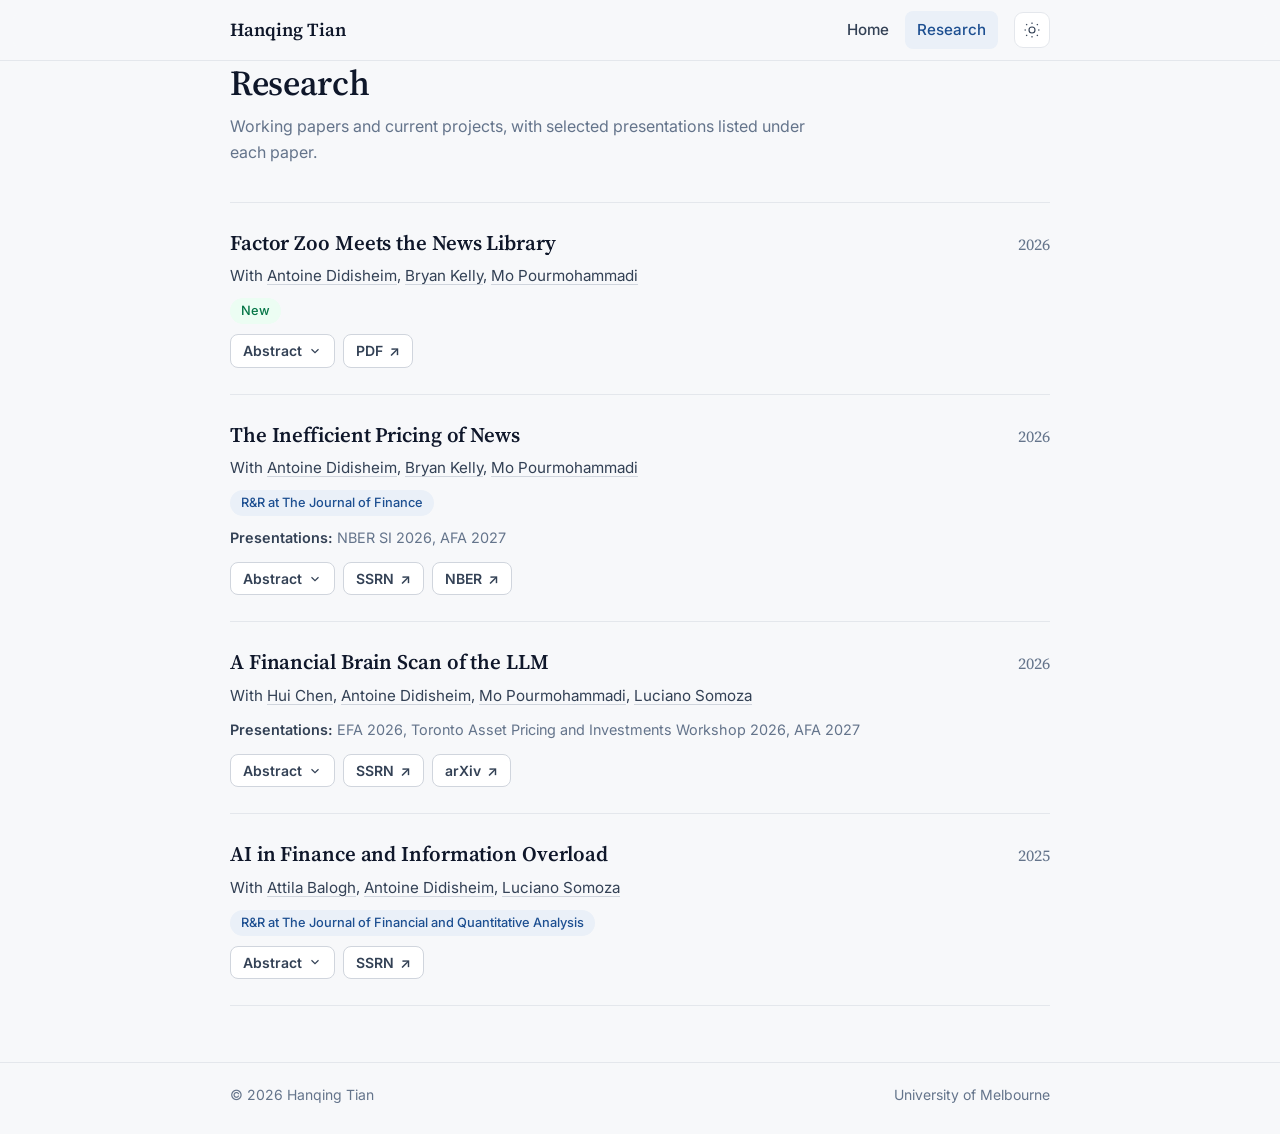
==== commit bda48696: "Remove coauthor affiliations from research page Co-Authored-By: Claude Opus 5.5 (1M context) <norepl" ====
--- a/research.html
+++ b/research.html
@@ -54,9 +54,9 @@
         </div>
         <p class="coauthors" itemprop="author">
           With
-          <a href="https://www.antoinedidisheim.com/" target="_blank" rel="noopener">Antoine Didisheim</a> <span class="aff">(Melbourne)</span>,
-          <a href="https://www.bryankellyacademic.org/" target="_blank" rel="noopener">Bryan Kelly</a> <span class="aff">(Yale/AQR)</span>,
-          <a href="https://mopourmohammadi.com/index.html" target="_blank" rel="noopener">Mo Pourmohammadi</a> <span class="aff">(Yale)</span>
+          <a href="https://www.antoinedidisheim.com/" target="_blank" rel="noopener">Antoine Didisheim</a>,
+          <a href="https://www.bryankellyacademic.org/" target="_blank" rel="noopener">Bryan Kelly</a>,
+          <a href="https://mopourmohammadi.com/index.html" target="_blank" rel="noopener">Mo Pourmohammadi</a>
         </p>
         <div class="badges">
           <span class="badge new">New</span>
@@ -84,9 +84,9 @@
         </div>
         <p class="coauthors" itemprop="author">
           With
-          <a href="https://www.antoinedidisheim.com/" target="_blank" rel="noopener">Antoine Didisheim</a> <span class="aff">(Melbourne)</span>,
-          <a href="https://www.bryankellyacademic.org/" target="_blank" rel="noopener">Bryan Kelly</a> <span class="aff">(Yale/AQR)</span>,
-          <a href="https://mopourmohammadi.com/index.html" target="_blank" rel="noopener">Mo Pourmohammadi</a> <span class="aff">(Yale)</span>
+          <a href="https://www.antoinedidisheim.com/" target="_blank" rel="noopener">Antoine Didisheim</a>,
+          <a href="https://www.bryankellyacademic.org/" target="_blank" rel="noopener">Bryan Kelly</a>,
+          <a href="https://mopourmohammadi.com/index.html" target="_blank" rel="noopener">Mo Pourmohammadi</a>
         </p>
         <div class="badges">
           <span class="badge status">R&amp;R at The Journal of Finance</span>
@@ -116,10 +116,10 @@
         </div>
         <p class="coauthors" itemprop="author">
           With
-          <a href="https://mitsloan.mit.edu/faculty/directory/hui-chen" target="_blank" rel="noopener">Hui Chen</a> <span class="aff">(MIT)</span>,
-          <a href="https://www.antoinedidisheim.com/" target="_blank" rel="noopener">Antoine Didisheim</a> <span class="aff">(Melbourne)</span>,
-          <a href="https://mopourmohammadi.com/index.html" target="_blank" rel="noopener">Mo Pourmohammadi</a> <span class="aff">(Yale)</span>,
-          <a href="https://www.lucianosomoza.com/" target="_blank" rel="noopener">Luciano Somoza</a> <span class="aff">(ESSEC)</span>
+          <a href="https://mitsloan.mit.edu/faculty/directory/hui-chen" target="_blank" rel="noopener">Hui Chen</a>,
+          <a href="https://www.antoinedidisheim.com/" target="_blank" rel="noopener">Antoine Didisheim</a>,
+          <a href="https://mopourmohammadi.com/index.html" target="_blank" rel="noopener">Mo Pourmohammadi</a>,
+          <a href="https://www.lucianosomoza.com/" target="_blank" rel="noopener">Luciano Somoza</a>
         </p>
         <p class="presentations"><strong>Presentations:</strong> EFA 2026, Toronto Asset Pricing and Investments Workshop 2026, AFA 2027</p>
         <div class="paper-actions">
@@ -146,9 +146,9 @@
         </div>
         <p class="coauthors" itemprop="author">
           With
-          <a href="https://www.balogh.net/home" target="_blank" rel="noopener">Attila Balogh</a> <span class="aff">(Melbourne)</span>,
-          <a href="https://www.antoinedidisheim.com/" target="_blank" rel="noopener">Antoine Didisheim</a> <span class="aff">(Melbourne)</span>,
-          <a href="https://www.lucianosomoza.com/" target="_blank" rel="noopener">Luciano Somoza</a> <span class="aff">(ESSEC)</span>
+          <a href="https://www.balogh.net/home" target="_blank" rel="noopener">Attila Balogh</a>,
+          <a href="https://www.antoinedidisheim.com/" target="_blank" rel="noopener">Antoine Didisheim</a>,
+          <a href="https://www.lucianosomoza.com/" target="_blank" rel="noopener">Luciano Somoza</a>
         </p>
         <div class="badges">
           <span class="badge status">R&amp;R at The Journal of Financial and Quantitative Analysis</span>
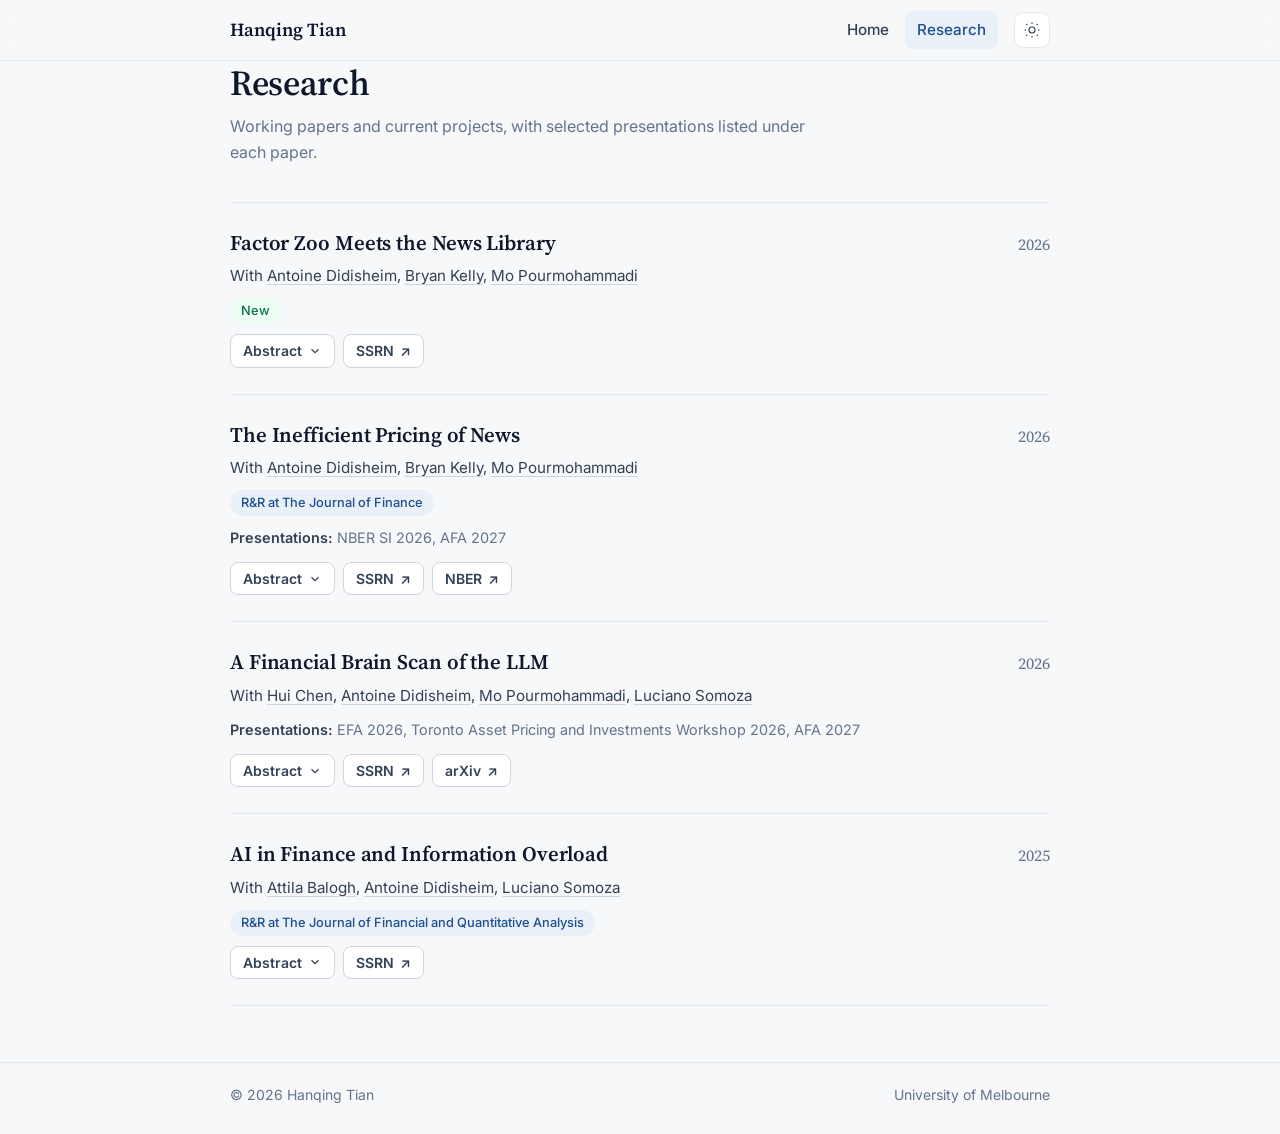
==== commit cdd8eb8d: "Link "Factor Zoo Meets the News Library" to SSRN and drop hosted PDF Co-Authored-By: Claude Opus 5.5" ====
--- a/research.html
+++ b/research.html
@@ -48,7 +48,7 @@
       <article class="paper card" id="factor-zoo-news" itemscope itemtype="https://schema.org/ScholarlyArticle">
         <div class="paper-head">
           <h3 class="paper-title" itemprop="name">
-            <a href="papers/Factor_Zoo_Meets_the_News_Library.pdf" target="_blank" rel="noopener" itemprop="url">Factor Zoo Meets the News Library</a>
+            <a href="https://papers.ssrn.com/sol3/papers.cfm?abstract_id=7693359" target="_blank" rel="noopener" itemprop="url">Factor Zoo Meets the News Library</a>
           </h3>
           <span class="year" itemprop="datePublished">2026</span>
         </div>
@@ -65,7 +65,7 @@
           <button class="btn abstract-toggle" type="button" aria-expanded="false" aria-controls="abs-factor-zoo-news">
             Abstract <svg class="chev" width="14" height="14" viewBox="0 0 24 24" fill="none" aria-hidden="true"><path d="m6 9 6 6 6-6" stroke="currentColor" stroke-width="2"/></svg>
           </button>
-          <a class="btn" href="papers/Factor_Zoo_Meets_the_News_Library.pdf" target="_blank" rel="noopener">PDF <span aria-hidden="true">↗</span></a>
+          <a class="btn" href="https://papers.ssrn.com/sol3/papers.cfm?abstract_id=7693359" target="_blank" rel="noopener">SSRN <span aria-hidden="true">↗</span></a>
         </div>
         <div class="abstract-body" id="abs-factor-zoo-news" itemprop="abstract">
           <p>
@@ -181,7 +181,7 @@
     "@context": "https://schema.org",
     "@type": "ItemList",
     "itemListElement": [
-      {"@type": "ListItem", "position": 1, "item": {"@type": "ScholarlyArticle", "name": "Factor Zoo Meets the News Library", "url": "papers/Factor_Zoo_Meets_the_News_Library.pdf"}},
+      {"@type": "ListItem", "position": 1, "item": {"@type": "ScholarlyArticle", "name": "Factor Zoo Meets the News Library", "url": "https://papers.ssrn.com/sol3/papers.cfm?abstract_id=7693359"}},
       {"@type": "ListItem", "position": 2, "item": {"@type": "ScholarlyArticle", "name": "The Inefficient Pricing of News", "url": "https://papers.ssrn.com/sol3/papers.cfm?abstract_id=6540399"}},
       {"@type": "ListItem", "position": 3, "item": {"@type": "ScholarlyArticle", "name": "A Financial Brain Scan of the LLM", "url": "https://papers.ssrn.com/sol3/papers.cfm?abstract_id=5412277"}},
       {"@type": "ListItem", "position": 4, "item": {"@type": "ScholarlyArticle", "name": "AI in Finance and Information Overload", "url": "https://papers.ssrn.com/sol3/papers.cfm?abstract_id=5163754"}}
